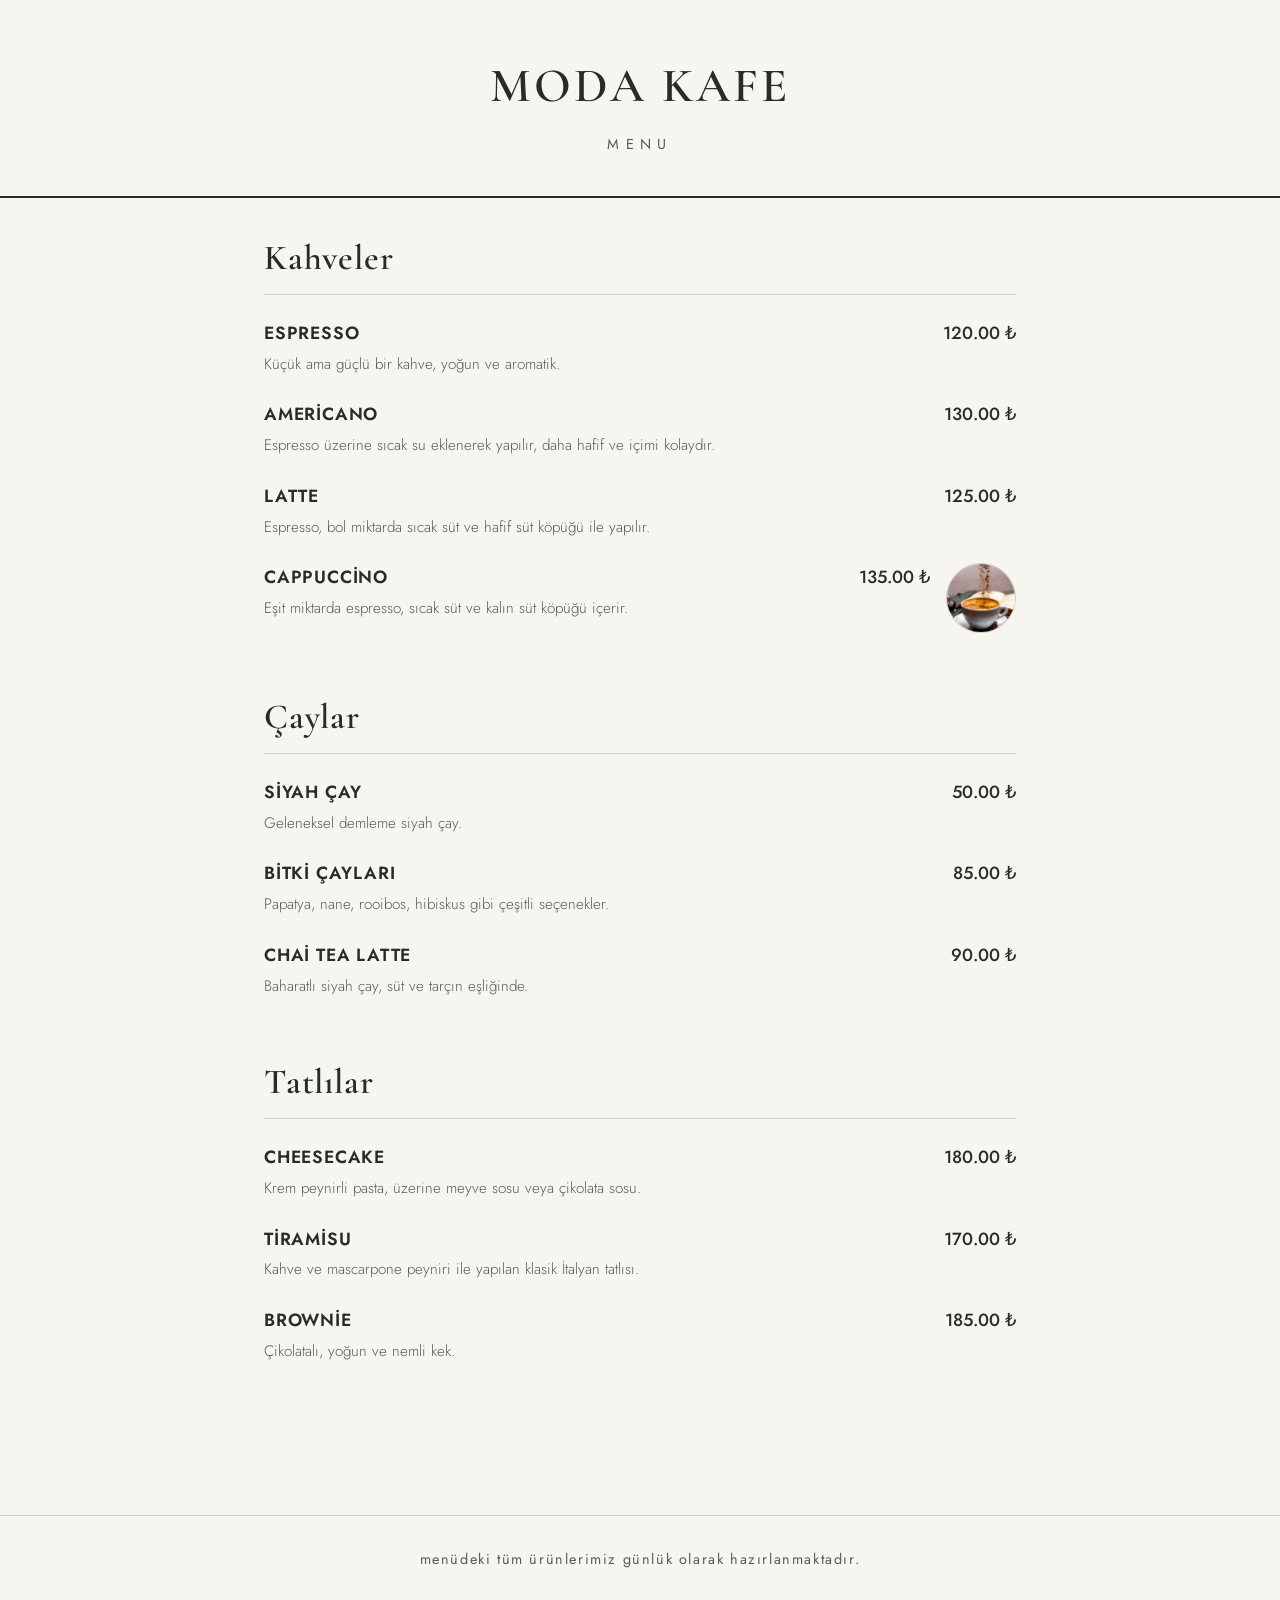
==== index.html @ 7e663f12 "first commit" ====
<!DOCTYPE html>
<html lang="tr">
<head>
    <meta charset="UTF-8">
    <meta name="viewport" content="width=device-width, initial-scale=1.0">
    <title>QR Menü</title>
    <link rel="preconnect" href="https://fonts.googleapis.com">
    <link rel="preconnect" href="https://fonts.gstatic.com" crossorigin>
    <link href="https://fonts.googleapis.com/css2?family=Cormorant+Garamond:ital,wght@0,400;0,600;1,400&family=Jost:wght@300;400;500;600&display=swap" rel="stylesheet">
    <link rel="stylesheet" href="styles.css">
</head>
<body>

    <!-- Header Section -->
    <header class="header">
        <div class="logo-container">
            <h1 class="logo" id="restaurant-name">MODA KAFE</h1>
            <div class="logo-subtitle">MENU</div>
        </div>
    </header>

    <!-- Menu Container -->
    <main class="menu-container" id="menu-container">
        <!-- Categories and Items will be injected here by script.js -->
    </main>

    <!-- Footer -->
    <footer class="footer">
        <p id="footer-text">AFİYET OLSUN</p>
    </footer>

    <!-- Scripts -->
    <script src="data.js"></script>
    <script src="script.js"></script>
</body>
</html>
---- styles.css ----
:root {
    --bg-color: #f7f5f0;
    --text-primary: #2c2a29;
    --text-secondary: #5e5a56;
    --border-color: #d1cbc1;
    --font-heading: 'Cormorant Garamond', serif;
    --font-body: 'Jost', sans-serif;
}

* {
    margin: 0;
    padding: 0;
    box-sizing: border-box;
}

body {
    background-color: var(--bg-color);
    color: var(--text-primary);
    font-family: var(--font-body);
    -webkit-font-smoothing: antialiased;
    line-height: 1.6;
}

/* Header */
.header {
    text-align: center;
    padding: 3rem 1rem 2rem;
    border-bottom: 2px solid var(--text-primary);
    margin-bottom: 2rem;
}

.logo-container {
    display: inline-block;
    padding-bottom: 0.5rem;
}

.logo {
    font-family: var(--font-heading);
    font-size: 3rem;
    font-weight: 600;
    letter-spacing: 0.2rem;
    text-transform: uppercase;
    margin-bottom: 0.5rem;
}

.logo-subtitle {
    font-size: 0.9rem;
    letter-spacing: 0.4rem;
    text-transform: uppercase;
    color: var(--text-secondary);
}

/* Main Container */
.menu-container {
    max-width: 800px;
    margin: 0 auto;
    padding: 0 1.5rem 4rem;
}

/* Categories */
.category {
    margin-bottom: 3.5rem;
}

.category-title {
    font-family: var(--font-heading);
    font-size: 2.2rem;
    font-weight: 600;
    margin-bottom: 1.5rem;
    border-bottom: 1px solid var(--border-color);
    padding-bottom: 0.5rem;
    letter-spacing: 0.05rem;
}

/* Menu Items */
.menu-item {
    display: flex;
    justify-content: space-between;
    align-items: flex-start;
    margin-bottom: 1.5rem;
    gap: 1rem;
    transition: transform 0.2s ease;
}

.menu-item:hover {
    transform: translateX(5px);
}

.item-content {
    flex: 1;
}

.item-header {
    display: flex;
    justify-content: space-between;
    align-items: center;
    margin-bottom: 0.3rem;
}

.item-name {
    font-family: var(--font-body);
    font-size: 1.1rem;
    font-weight: 600;
    text-transform: uppercase;
    letter-spacing: 0.05rem;
}

.item-price {
    font-family: var(--font-body);
    font-weight: 500;
    font-size: 1.1rem;
    white-space: nowrap;
}

.item-description {
    font-size: 0.95rem;
    color: var(--text-secondary);
    font-weight: 300;
    padding-right: 1rem;
}

.item-image {
    width: 70px;
    height: 70px;
    object-fit: cover;
    border-radius: 50%;
    border: 1px solid var(--border-color);
    flex-shrink: 0;
}

/* Footer */
.footer {
    text-align: center;
    padding: 2rem 1rem;
    border-top: 1px solid var(--border-color);
    margin-top: 2rem;
    font-size: 0.9rem;
    color: var(--text-secondary);
    letter-spacing: 0.1rem;
}

/* Admin Link */
.admin-link {
    margin-top: 1rem;
}

.admin-link a {
    color: var(--text-secondary);
    text-decoration: none;
    font-size: 0.8rem;
    border-bottom: 1px solid transparent;
    transition: border-color 0.3s;
}

.admin-link a:hover {
    border-color: var(--text-secondary);
}

/* Responsive adjustments */
@media (max-width: 600px) {
    .logo {
        font-size: 2.2rem;
    }
    
    .category-title {
        font-size: 1.8rem;
    }
    
    .item-name {
        font-size: 1rem;
    }
    
    .item-price {
        font-size: 1rem;
    }
    
    .item-image {
        width: 60px;
        height: 60px;
    }
}
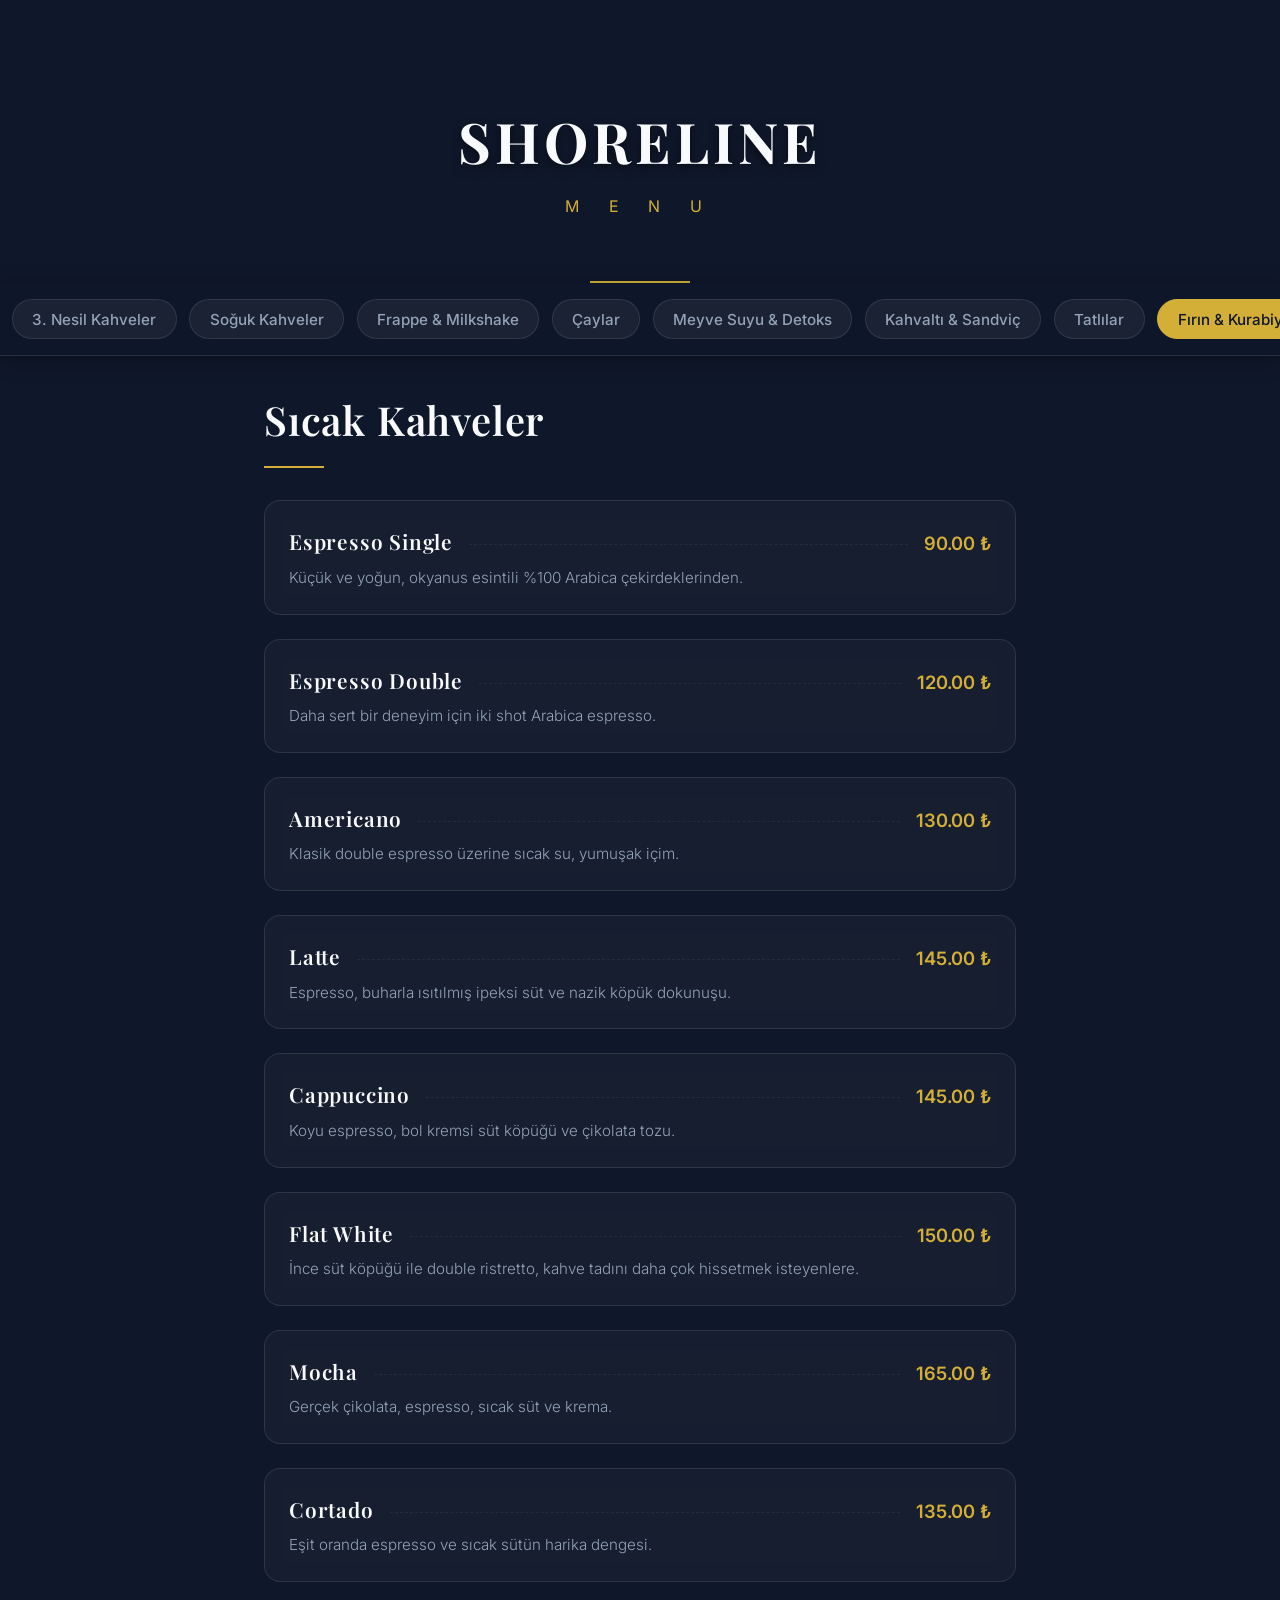
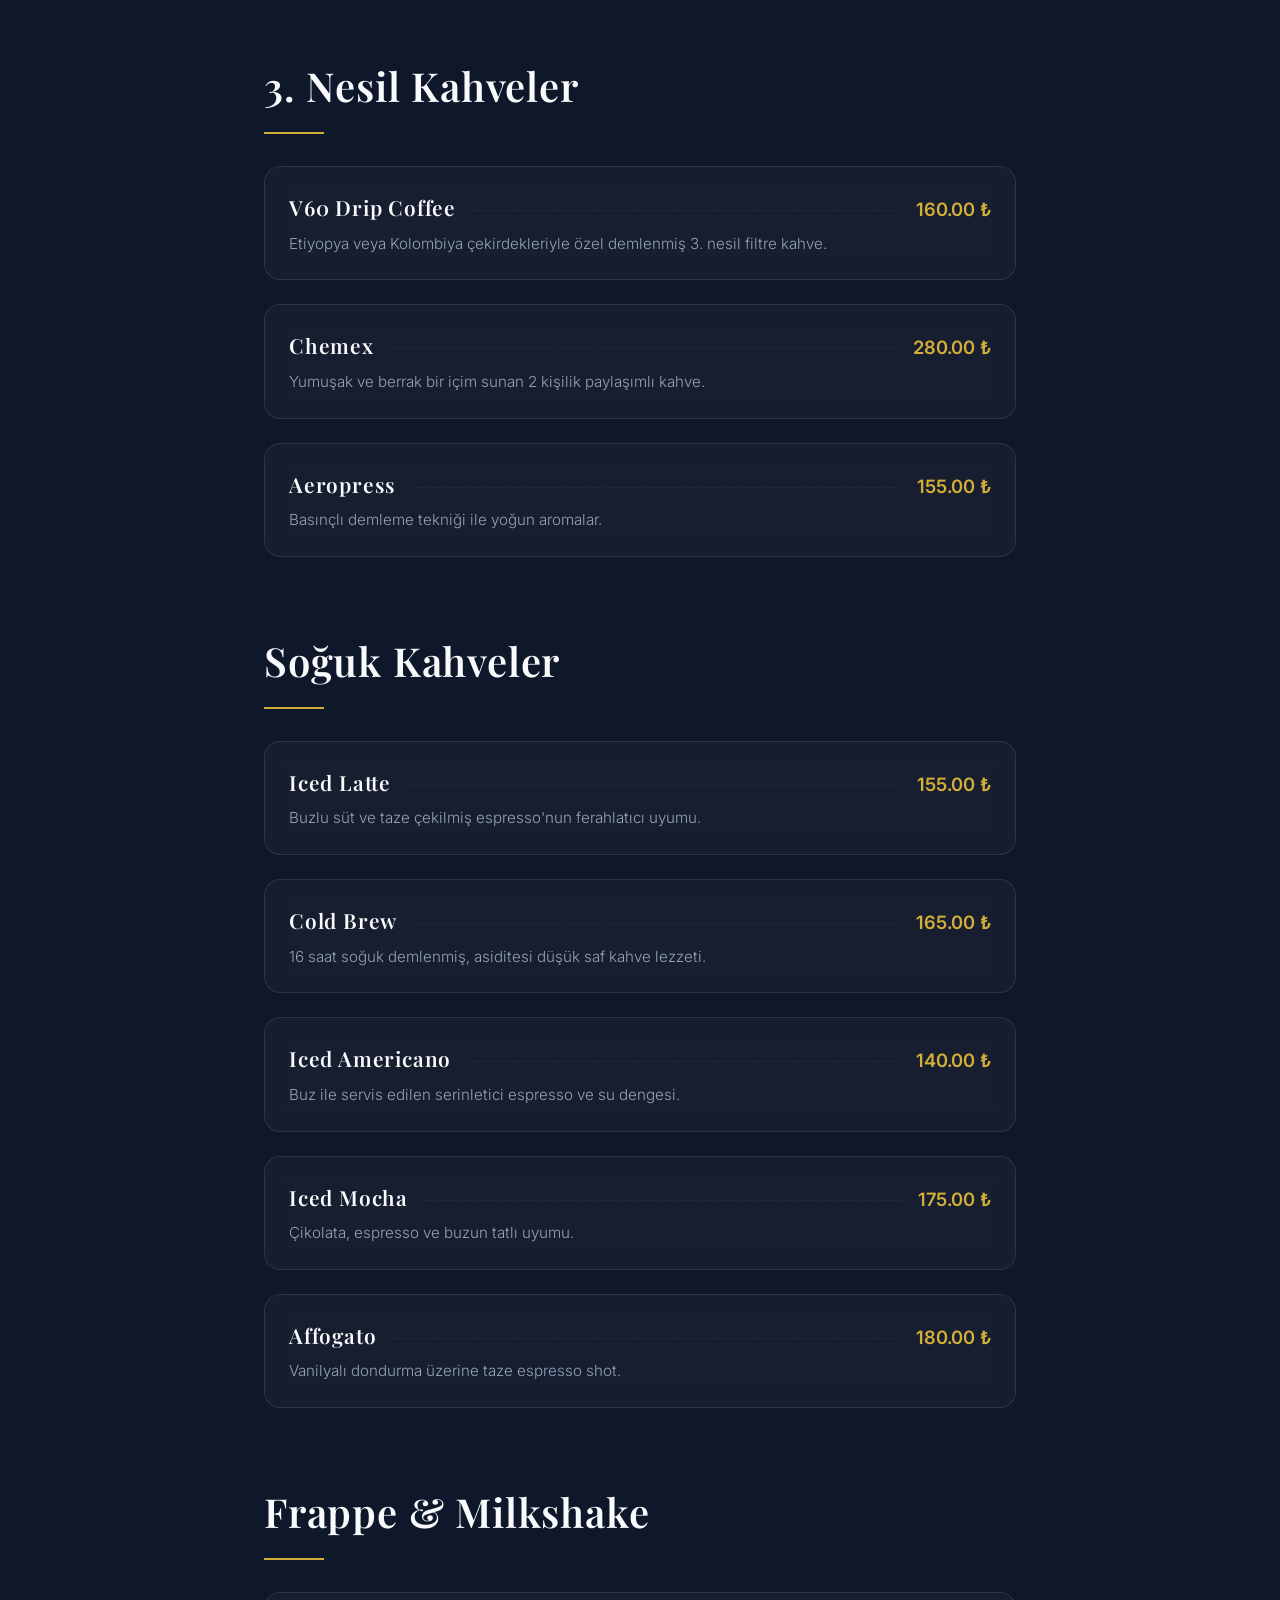
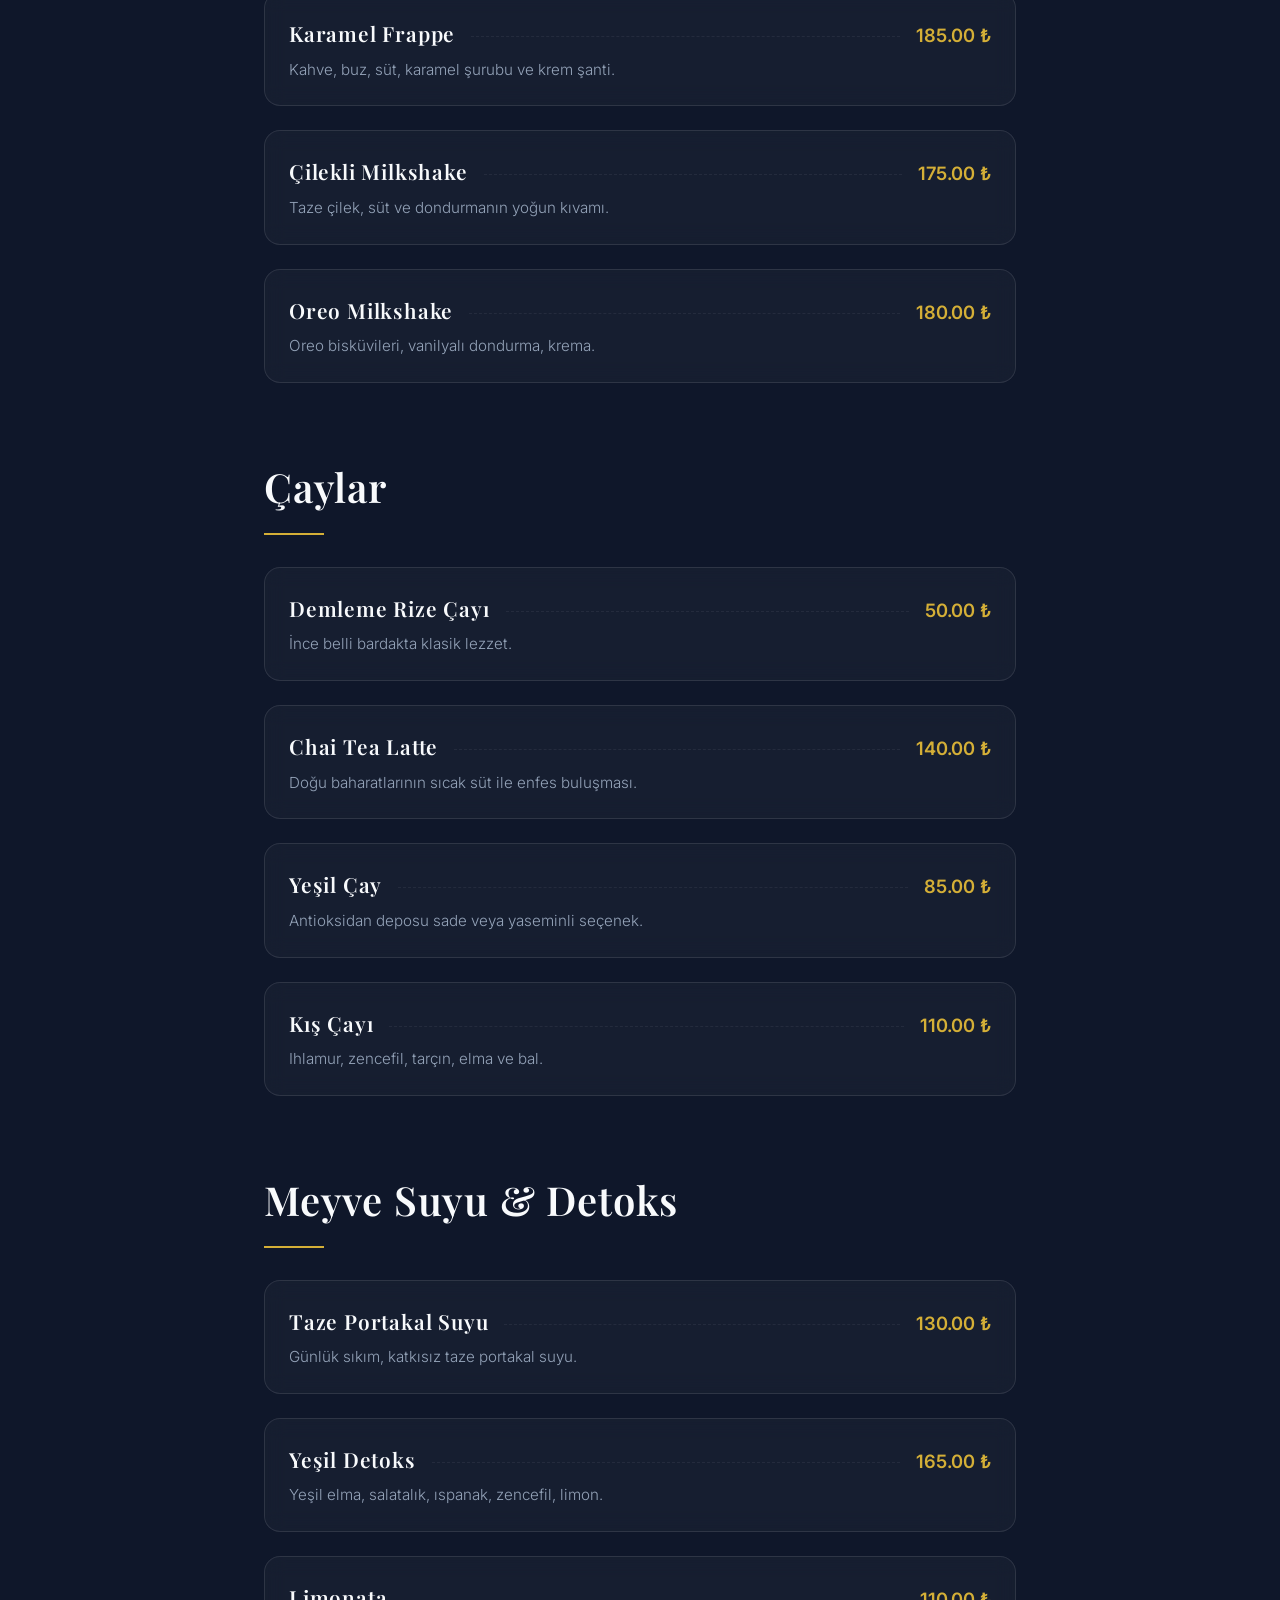
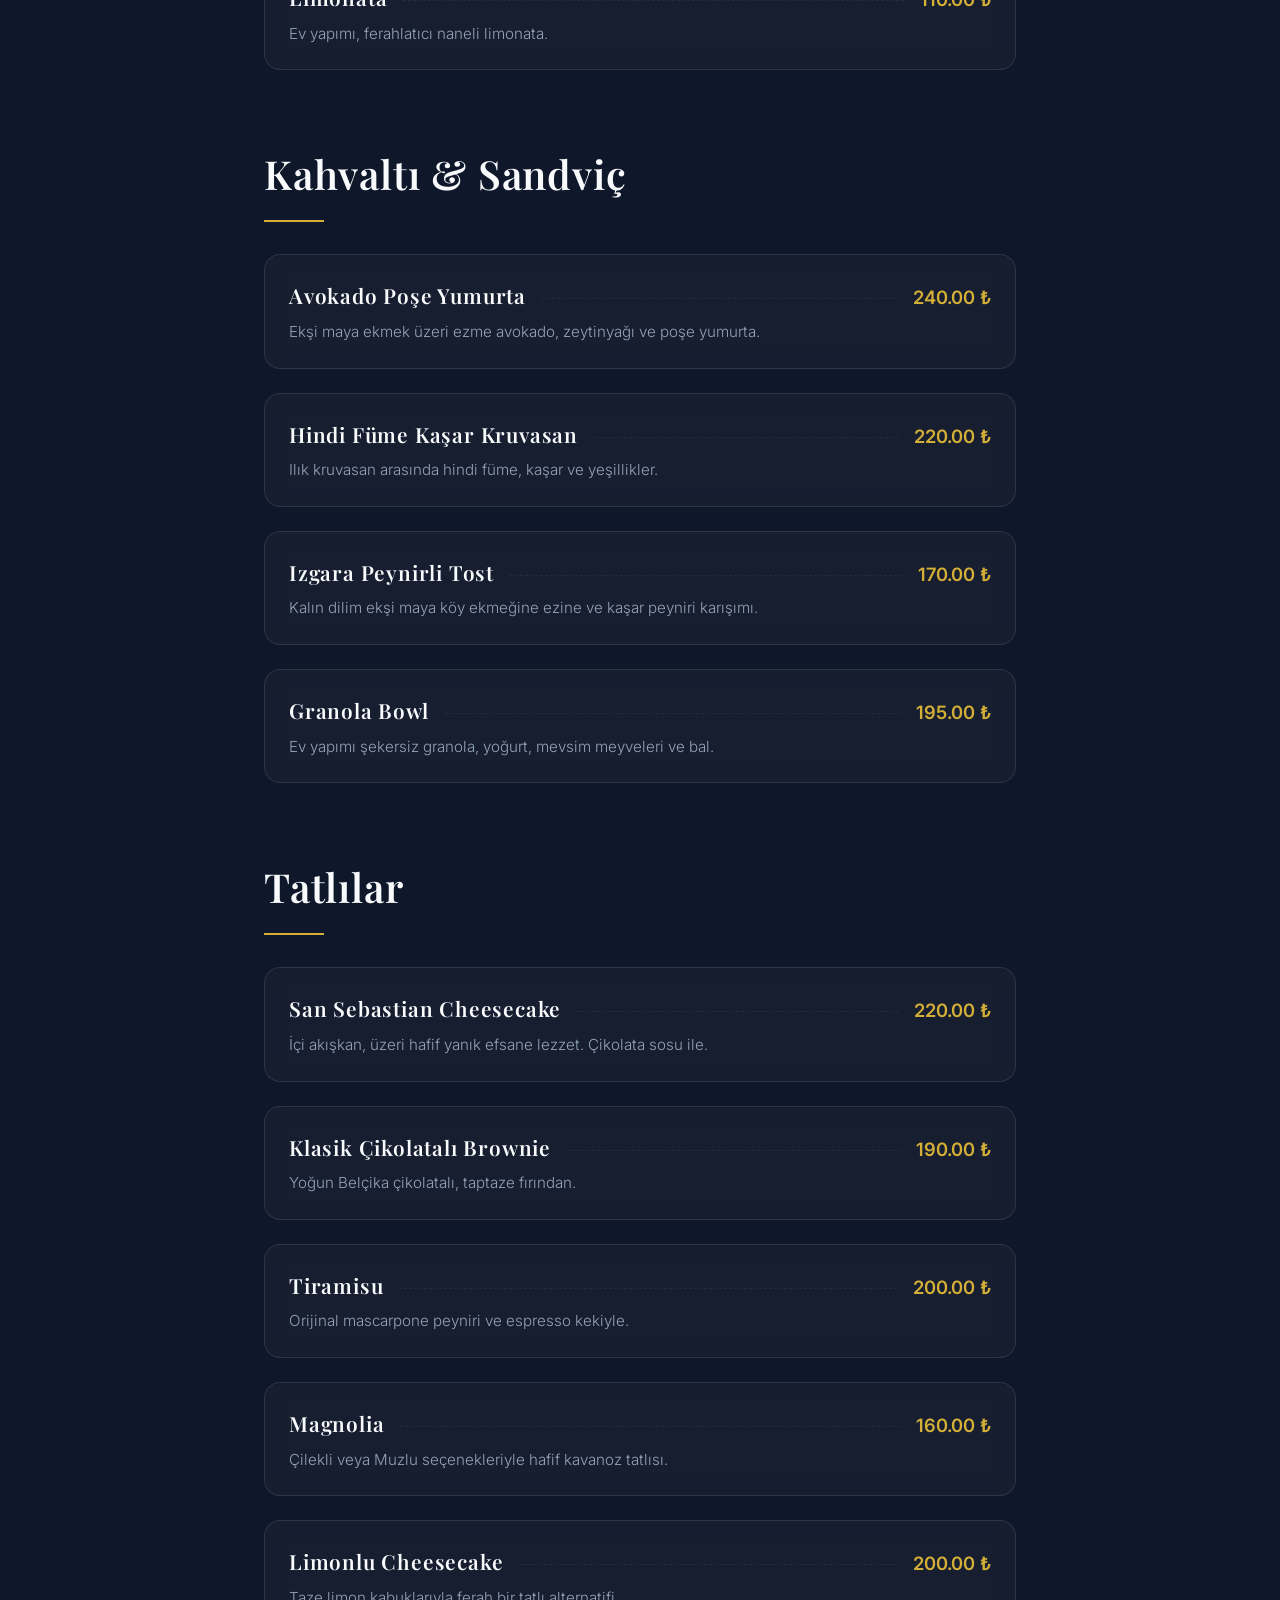
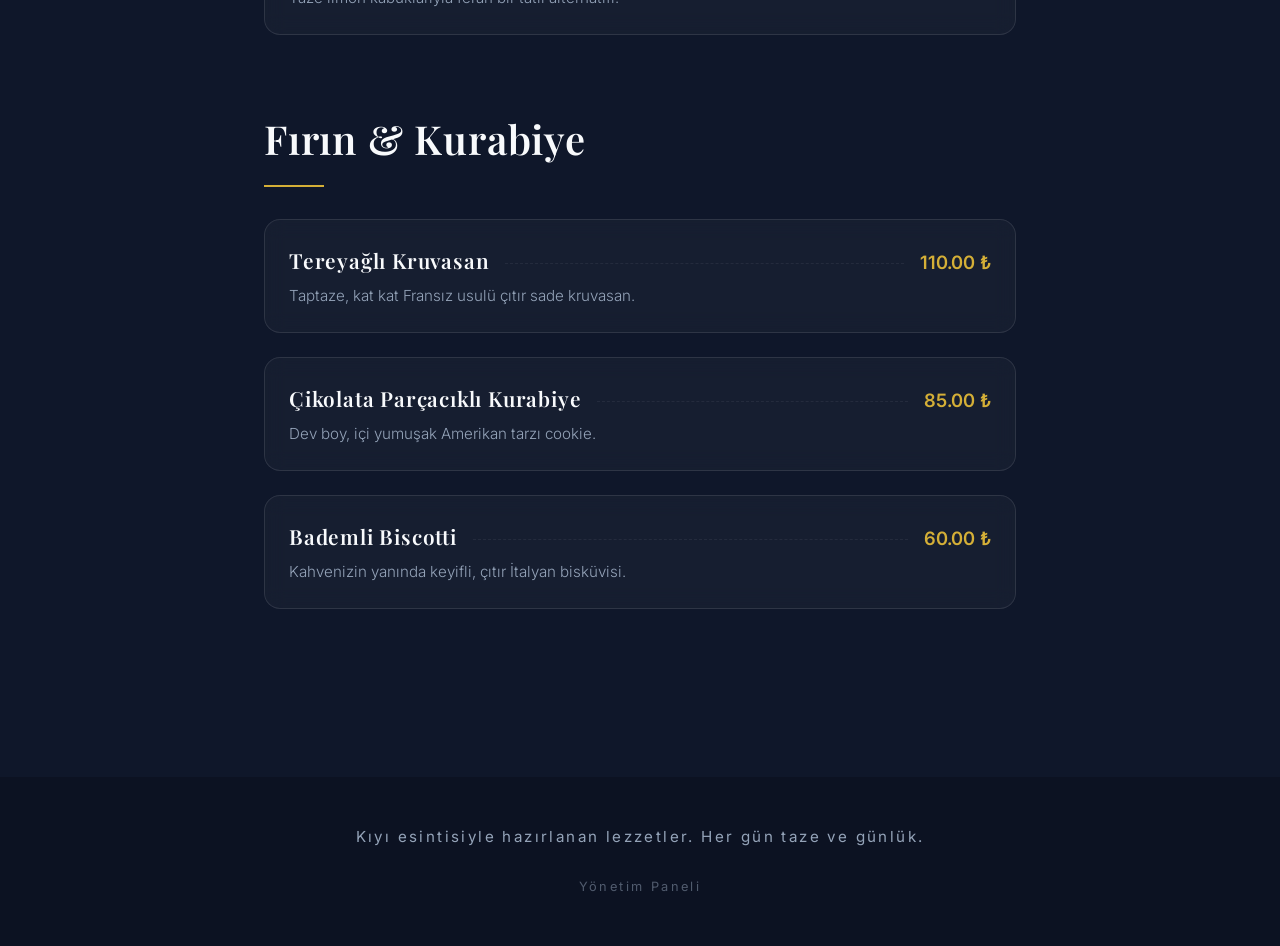
==== commit b30ccaff: "Update Shoreline Theme, Add categories nav and Admin Panel styles" ====
--- a/index.html
+++ b/index.html
@@ -3,21 +3,36 @@
 <head>
     <meta charset="UTF-8">
     <meta name="viewport" content="width=device-width, initial-scale=1.0">
-    <title>QR Menü</title>
+    <title>Shoreline Menu</title>
     <link rel="preconnect" href="https://fonts.googleapis.com">
     <link rel="preconnect" href="https://fonts.gstatic.com" crossorigin>
-    <link href="https://fonts.googleapis.com/css2?family=Cormorant+Garamond:ital,wght@0,400;0,600;1,400&family=Jost:wght@300;400;500;600&display=swap" rel="stylesheet">
+    <link href="https://fonts.googleapis.com/css2?family=Playfair+Display:ital,wght@0,400;0,600;0,700;1,400&family=Inter:wght@300;400;500;600&display=swap" rel="stylesheet">
     <link rel="stylesheet" href="styles.css">
 </head>
 <body>
 
+    <!-- Splash Screen -->
+    <div id="splash-screen" class="splash-screen">
+        <div class="splash-content">
+            <h1 class="splash-logo">SHORELINE</h1>
+            <div class="splash-subtitle">COFFEE & FOOD</div>
+            <div class="loader"></div>
+        </div>
+    </div>
+
     <!-- Header Section -->
     <header class="header">
-        <div class="logo-container">
-            <h1 class="logo" id="restaurant-name">MODA KAFE</h1>
-            <div class="logo-subtitle">MENU</div>
+        <div class="header-bg"></div>
+        <div class="logo-container reveal">
+            <h1 class="logo" id="restaurant-name">SHORELINE</h1>
+            <div class="logo-subtitle">M E N U</div>
         </div>
     </header>
+
+    <!-- Sticky Navigation Bar -->
+    <nav class="category-nav" id="category-nav">
+        <!-- populated via js -->
+    </nav>
 
     <!-- Menu Container -->
     <main class="menu-container" id="menu-container">
@@ -25,8 +40,11 @@
     </main>
 
     <!-- Footer -->
-    <footer class="footer">
+    <footer class="footer reveal">
         <p id="footer-text">AFİYET OLSUN</p>
+        <div class="admin-link">
+            <a href="admin.html">Yönetim Paneli</a>
+        </div>
     </footer>
 
     <!-- Scripts -->
--- a/styles.css
+++ b/styles.css
@@ -1,10 +1,13 @@
 :root {
-    --bg-color: #f7f5f0;
-    --text-primary: #2c2a29;
-    --text-secondary: #5e5a56;
-    --border-color: #d1cbc1;
-    --font-heading: 'Cormorant Garamond', serif;
-    --font-body: 'Jost', sans-serif;
+    --bg-color: #0f172a; /* Deep slate / Navy */
+    --surface-color: rgba(255, 255, 255, 0.03);
+    --text-primary: #f8fafc;
+    --text-secondary: #94a3b8;
+    --accent-color: #d4af37; /* Gold accent */
+    --border-color: rgba(255, 255, 255, 0.1);
+    --font-heading: 'Playfair Display', serif;
+    --font-body: 'Inter', sans-serif;
+    --transition: all 0.4s cubic-bezier(0.25, 0.46, 0.45, 0.94);
 }
 
 * {
@@ -19,71 +22,215 @@
     font-family: var(--font-body);
     -webkit-font-smoothing: antialiased;
     line-height: 1.6;
-}
-
-/* Header */
+    overflow-x: hidden;
+}
+
+/* --- SPLASH SCREEN --- */
+.splash-screen {
+    position: fixed;
+    top: 0; left: 0; width: 100%; height: 100vh;
+    background-color: var(--bg-color);
+    z-index: 9999;
+    display: flex;
+    justify-content: center;
+    align-items: center;
+    transition: opacity 1s ease-out, visibility 1s;
+}
+
+.splash-content {
+    text-align: center;
+    animation: pulse 2s infinite ease-in-out;
+}
+
+.splash-logo {
+    font-family: var(--font-heading);
+    font-size: 4rem;
+    font-weight: 700;
+    letter-spacing: 0.3rem;
+    color: var(--text-primary);
+    margin-bottom: 0.5rem;
+    background: linear-gradient(to right, #fff, #d4af37);
+    -webkit-background-clip: text;
+    -webkit-text-fill-color: transparent;
+}
+
+.splash-subtitle {
+    font-size: 1rem;
+    letter-spacing: 0.5rem;
+    color: var(--accent-color);
+    margin-bottom: 2rem;
+}
+
+.loader {
+    width: 40px;
+    height: 40px;
+    border: 2px solid var(--border-color);
+    border-top-color: var(--accent-color);
+    border-radius: 50%;
+    margin: 0 auto;
+    animation: spin 1s linear infinite;
+}
+
+@keyframes spin { 100% { transform: rotate(360deg); } }
+@keyframes pulse { 
+    0%, 100% { transform: scale(1); } 
+    50% { transform: scale(1.02); } 
+}
+
+body.loaded .splash-screen {
+    opacity: 0;
+    visibility: hidden;
+    pointer-events: none;
+}
+
+/* --- HEADER --- */
 .header {
+    position: relative;
     text-align: center;
-    padding: 3rem 1rem 2rem;
-    border-bottom: 2px solid var(--text-primary);
-    margin-bottom: 2rem;
+    padding: 6rem 1rem 4rem;
+    overflow: hidden;
+}
+
+.header::after {
+    content: '';
+    position: absolute;
+    bottom: 0;
+    left: 50%;
+    transform: translateX(-50%);
+    width: 100px;
+    height: 2px;
+    background: var(--accent-color);
 }
 
 .logo-container {
-    display: inline-block;
-    padding-bottom: 0.5rem;
+    position: relative;
+    z-index: 2;
 }
 
 .logo {
     font-family: var(--font-heading);
-    font-size: 3rem;
-    font-weight: 600;
-    letter-spacing: 0.2rem;
+    font-size: 3.5rem;
+    font-weight: 700;
+    letter-spacing: 0.25rem;
+    margin-bottom: 0.5rem;
+    text-shadow: 0 4px 10px rgba(0,0,0,0.5);
+}
+
+.logo-subtitle {
+    font-size: 1rem;
+    letter-spacing: 0.8rem;
+    color: var(--accent-color);
     text-transform: uppercase;
-    margin-bottom: 0.5rem;
-}
-
-.logo-subtitle {
-    font-size: 0.9rem;
-    letter-spacing: 0.4rem;
-    text-transform: uppercase;
+}
+
+/* --- CATEGORY NAV --- */
+.category-nav {
+    position: sticky;
+    top: 0;
+    z-index: 100;
+    background: rgba(15, 23, 42, 0.85);
+    backdrop-filter: blur(15px);
+    -webkit-backdrop-filter: blur(15px);
+    display: flex;
+    overflow-x: auto;
+    gap: 0.8rem;
+    padding: 1rem 1.5rem;
+    border-bottom: 1px solid var(--border-color);
+    box-shadow: 0 4px 20px rgba(0,0,0,0.3);
+    scrollbar-width: none;
+    -ms-overflow-style: none;     
+}
+
+.category-nav::-webkit-scrollbar {
+    display: none; 
+}
+
+.cat-nav-btn {
+    background: rgba(255, 255, 255, 0.05);
+    border: 1px solid var(--border-color);
     color: var(--text-secondary);
-}
-
-/* Main Container */
+    font-family: var(--font-body);
+    font-weight: 500;
+    font-size: 0.95rem;
+    padding: 0.6rem 1.2rem;
+    border-radius: 30px;
+    cursor: pointer;
+    white-space: nowrap;
+    transition: var(--transition);
+}
+
+.cat-nav-btn:hover, .cat-nav-btn.active {
+    background: var(--accent-color);
+    color: var(--bg-color);
+    border-color: var(--accent-color);
+}
+
+/* --- MAIN CONTAINER --- */
 .menu-container {
     max-width: 800px;
     margin: 0 auto;
-    padding: 0 1.5rem 4rem;
-}
-
-/* Categories */
+    padding: 2rem 1.5rem 6rem;
+}
+
+/* --- CATEGORIES --- */
 .category {
-    margin-bottom: 3.5rem;
+    margin-bottom: 4.5rem;
+    scroll-margin-top: 85px; /* Offset for sticky header */
 }
 
 .category-title {
     font-family: var(--font-heading);
-    font-size: 2.2rem;
+    font-size: 2.5rem;
     font-weight: 600;
-    margin-bottom: 1.5rem;
-    border-bottom: 1px solid var(--border-color);
-    padding-bottom: 0.5rem;
+    color: var(--text-primary);
+    margin-bottom: 2rem;
+    padding-bottom: 1rem;
+    position: relative;
     letter-spacing: 0.05rem;
-}
-
-/* Menu Items */
+    display: inline-block;
+}
+
+.category-title::after {
+    content: '';
+    position: absolute;
+    bottom: 0;
+    left: 0;
+    width: 60px;
+    height: 2px;
+    background: var(--accent-color);
+}
+
+/* --- MENU ITEMS --- */
+.menu-item-wrapper {
+    opacity: 0;
+    transform: translateY(30px);
+    transition: opacity 0.8s ease, transform 0.8s ease;
+}
+
+.menu-item-wrapper.visible {
+    opacity: 1;
+    transform: translateY(0);
+}
+
 .menu-item {
     display: flex;
     justify-content: space-between;
-    align-items: flex-start;
+    align-items: center;
+    padding: 1.5rem;
+    background: var(--surface-color);
+    border: 1px solid var(--border-color);
+    border-radius: 16px;
     margin-bottom: 1.5rem;
-    gap: 1rem;
-    transition: transform 0.2s ease;
+    gap: 1.5rem;
+    backdrop-filter: blur(10px);
+    transition: var(--transition);
 }
 
 .menu-item:hover {
-    transform: translateX(5px);
+    transform: translateY(-5px);
+    background: rgba(255, 255, 255, 0.08);
+    border-color: rgba(212, 175, 55, 0.4);
+    box-shadow: 0 15px 30px rgba(0,0,0,0.3);
 }
 
 .item-content {
@@ -93,22 +240,32 @@
 .item-header {
     display: flex;
     justify-content: space-between;
-    align-items: center;
-    margin-bottom: 0.3rem;
+    align-items: baseline;
+    margin-bottom: 0.5rem;
 }
 
 .item-name {
-    font-family: var(--font-body);
-    font-size: 1.1rem;
+    font-family: var(--font-heading);
+    font-size: 1.3rem;
     font-weight: 600;
-    text-transform: uppercase;
+    color: var(--text-primary);
     letter-spacing: 0.05rem;
+}
+
+.item-line {
+    flex: 1;
+    border-bottom: 1px dashed var(--border-color);
+    margin: 0 1rem;
+    position: relative;
+    top: -5px;
+    opacity: 0.6;
 }
 
 .item-price {
     font-family: var(--font-body);
-    font-weight: 500;
-    font-size: 1.1rem;
+    font-weight: 600;
+    font-size: 1.15rem;
+    color: var(--accent-color);
     white-space: nowrap;
 }
 
@@ -116,66 +273,88 @@
     font-size: 0.95rem;
     color: var(--text-secondary);
     font-weight: 300;
-    padding-right: 1rem;
+    line-height: 1.5;
+}
+
+.image-container {
+    width: 90px;
+    height: 90px;
+    flex-shrink: 0;
+    border-radius: 12px;
+    overflow: hidden;
+    position: relative;
 }
 
 .item-image {
-    width: 70px;
-    height: 70px;
+    width: 100%;
+    height: 100%;
     object-fit: cover;
-    border-radius: 50%;
-    border: 1px solid var(--border-color);
-    flex-shrink: 0;
-}
-
-/* Footer */
+    transition: var(--transition);
+}
+
+.menu-item:hover .item-image {
+    transform: scale(1.1);
+}
+
+/* --- FOOTER --- */
 .footer {
     text-align: center;
-    padding: 2rem 1rem;
-    border-top: 1px solid var(--border-color);
-    margin-top: 2rem;
-    font-size: 0.9rem;
+    padding: 3rem 1rem;
+    background: rgba(0,0,0,0.2);
+    font-size: 0.95rem;
     color: var(--text-secondary);
-    letter-spacing: 0.1rem;
-}
-
-/* Admin Link */
+    letter-spacing: 0.15rem;
+}
+
 .admin-link {
-    margin-top: 1rem;
+    margin-top: 1.5rem;
 }
 
 .admin-link a {
     color: var(--text-secondary);
     text-decoration: none;
     font-size: 0.8rem;
-    border-bottom: 1px solid transparent;
-    transition: border-color 0.3s;
+    opacity: 0.5;
+    transition: var(--transition);
 }
 
 .admin-link a:hover {
-    border-color: var(--text-secondary);
-}
-
-/* Responsive adjustments */
+    opacity: 1;
+    color: var(--accent-color);
+}
+
+/* --- RESPONSIVE --- */
 @media (max-width: 600px) {
     .logo {
-        font-size: 2.2rem;
+        font-size: 2.8rem;
     }
     
     .category-title {
-        font-size: 1.8rem;
-    }
-    
-    .item-name {
-        font-size: 1rem;
+        font-size: 2rem;
+    }
+    
+    .menu-item {
+        flex-direction: column;
+        align-items: flex-start;
+        padding: 1.25rem;
+    }
+    
+    .item-header {
+        flex-wrap: wrap;
+    }
+    
+    .item-line {
+        display: none;
     }
     
     .item-price {
-        font-size: 1rem;
-    }
-    
-    .item-image {
-        width: 60px;
-        height: 60px;
-    }
-}
+        margin-top: 0.3rem;
+        width: 100%;
+    }
+    
+    .image-container {
+        width: 100%;
+        height: 180px;
+        margin-top: 1rem;
+    }
+}
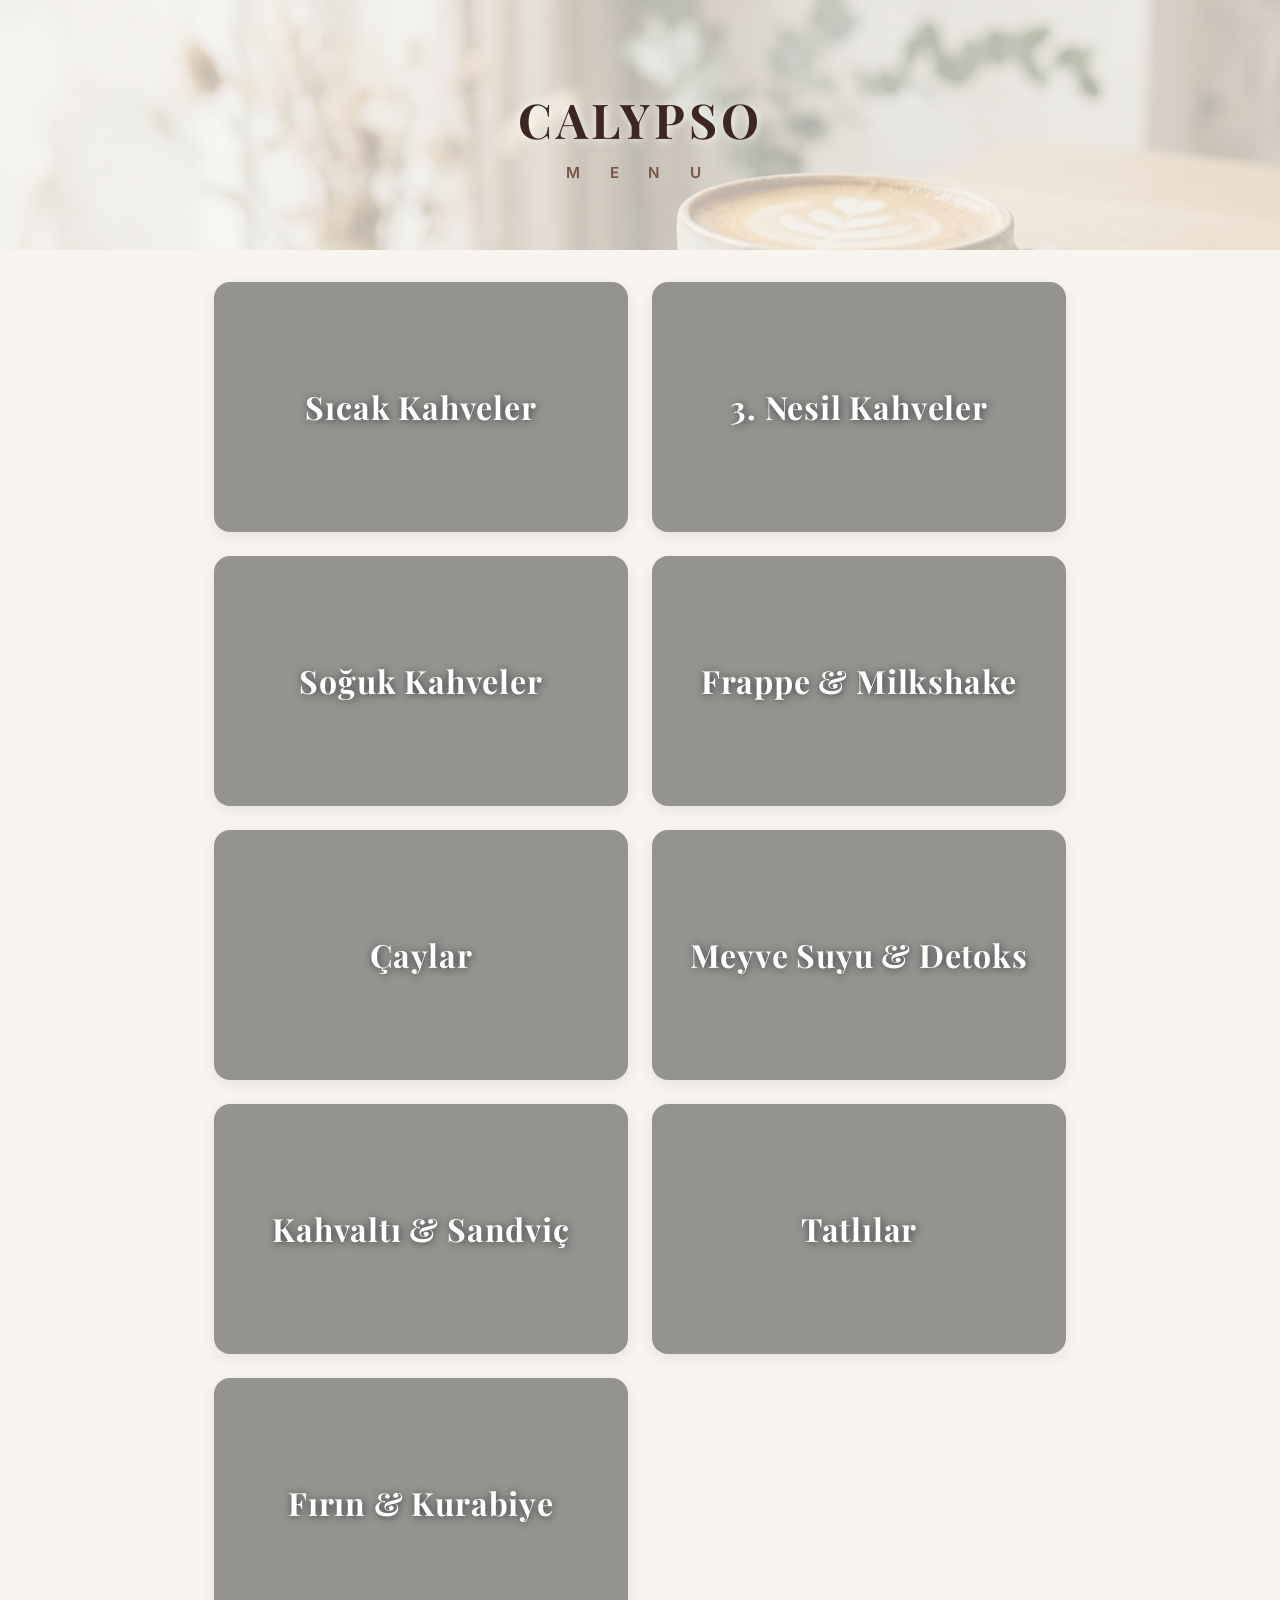
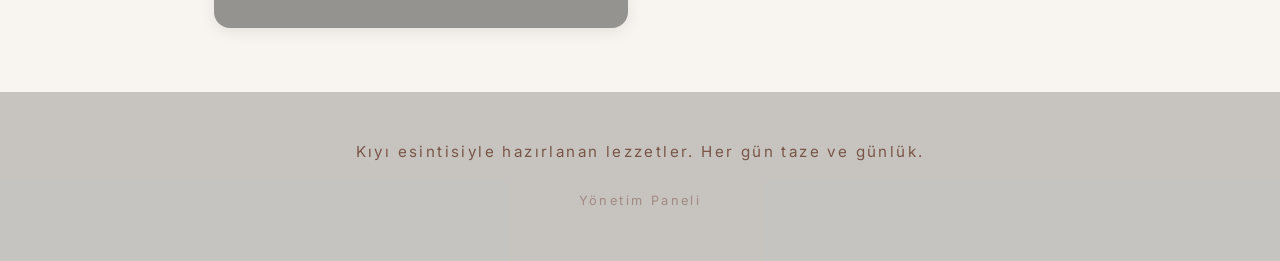
==== commit ef3fd2ac: "commit best" ====
--- a/index.html
+++ b/index.html
@@ -3,7 +3,7 @@
 <head>
     <meta charset="UTF-8">
     <meta name="viewport" content="width=device-width, initial-scale=1.0">
-    <title>Shoreline Menu</title>
+    <title>Calypso Menu</title>
     <link rel="preconnect" href="https://fonts.googleapis.com">
     <link rel="preconnect" href="https://fonts.gstatic.com" crossorigin>
     <link href="https://fonts.googleapis.com/css2?family=Playfair+Display:ital,wght@0,400;0,600;0,700;1,400&family=Inter:wght@300;400;500;600&display=swap" rel="stylesheet">
@@ -14,7 +14,7 @@
     <!-- Splash Screen -->
     <div id="splash-screen" class="splash-screen">
         <div class="splash-content">
-            <h1 class="splash-logo">SHORELINE</h1>
+            <h1 class="splash-logo">CALYPSO</h1>
             <div class="splash-subtitle">COFFEE & FOOD</div>
             <div class="loader"></div>
         </div>
@@ -24,18 +24,18 @@
     <header class="header">
         <div class="header-bg"></div>
         <div class="logo-container reveal">
-            <h1 class="logo" id="restaurant-name">SHORELINE</h1>
+            <h1 class="logo" id="restaurant-name">CALYPSO</h1>
             <div class="logo-subtitle">M E N U</div>
         </div>
     </header>
 
-    <!-- Sticky Navigation Bar -->
-    <nav class="category-nav" id="category-nav">
+    <!-- Categories Grid Container -->
+    <main class="categories-grid" id="categories-grid">
         <!-- populated via js -->
-    </nav>
+    </main>
 
-    <!-- Menu Container -->
-    <main class="menu-container" id="menu-container">
+    <!-- Category Detail Menu Container -->
+    <main class="menu-container" id="menu-container" style="display: none;">
         <!-- Categories and Items will be injected here by script.js -->
     </main>
 
--- a/styles.css
+++ b/styles.css
@@ -1,10 +1,10 @@
 :root {
-    --bg-color: #0f172a; /* Deep slate / Navy */
-    --surface-color: rgba(255, 255, 255, 0.03);
-    --text-primary: #f8fafc;
-    --text-secondary: #94a3b8;
-    --accent-color: #d4af37; /* Gold accent */
-    --border-color: rgba(255, 255, 255, 0.1);
+    --bg-color: #F8F5F0; /* Bone white / off-white */
+    --surface-color: #FFFFFF;
+    --text-primary: #3E2723; /* Dark coffee brown */
+    --text-secondary: #795548; /* Medium coffee brown */
+    --accent-color: #B08D6A; /* Sweet caramel/latte */
+    --border-color: rgba(121, 85, 72, 0.15);
     --font-heading: 'Playfair Display', serif;
     --font-body: 'Inter', sans-serif;
     --transition: all 0.4s cubic-bezier(0.25, 0.46, 0.45, 0.94);
@@ -49,7 +49,7 @@
     letter-spacing: 0.3rem;
     color: var(--text-primary);
     margin-bottom: 0.5rem;
-    background: linear-gradient(to right, #fff, #d4af37);
+    background: linear-gradient(to right, #3E2723, #B08D6A);
     -webkit-background-clip: text;
     -webkit-text-fill-color: transparent;
 }
@@ -87,19 +87,26 @@
 .header {
     position: relative;
     text-align: center;
-    padding: 6rem 1rem 4rem;
+    padding: 3rem 1rem 2rem; /* Reduced padding */
     overflow: hidden;
-}
-
-.header::after {
+    min-height: 250px;
+    display: flex;
+    flex-direction: column;
+    justify-content: center;
+}
+
+.header-bg {
+    position: absolute;
+    top: 0; left: 0; width: 100%; height: 100%;
+    background: url('header-bg.png') center/cover no-repeat;
+    z-index: 0;
+}
+
+.header-bg::after {
     content: '';
     position: absolute;
-    bottom: 0;
-    left: 50%;
-    transform: translateX(-50%);
-    width: 100px;
-    height: 2px;
-    background: var(--accent-color);
+    top: 0; left: 0; width: 100%; height: 100%;
+    background: rgba(248, 245, 240, 0.7); /* Bone white overlay */
 }
 
 .logo-container {
@@ -109,60 +116,95 @@
 
 .logo {
     font-family: var(--font-heading);
-    font-size: 3.5rem;
+    font-size: 3rem; /* Slightly smaller */
     font-weight: 700;
     letter-spacing: 0.25rem;
-    margin-bottom: 0.5rem;
-    text-shadow: 0 4px 10px rgba(0,0,0,0.5);
+    margin-bottom: 0.2rem;
+    color: var(--text-primary);
+    text-shadow: 1px 1px 10px rgba(255,255,255,0.9);
 }
 
 .logo-subtitle {
+    font-size: 0.95rem;
+    letter-spacing: 0.8rem;
+    color: var(--text-secondary);
+    text-transform: uppercase;
+    font-weight: 600;
+}
+
+/* --- CATEGORIES GRID --- */
+.categories-grid {
+    display: grid;
+    grid-template-columns: repeat(auto-fit, minmax(300px, 1fr));
+    gap: 1.5rem;
+    max-width: 900px;
+    margin: 0 auto;
+    padding: 2rem 1.5rem 4rem;
+}
+
+.category-card {
+    position: relative;
+    height: 250px;
+    border-radius: 16px;
+    overflow: hidden;
+    cursor: pointer;
+    background-size: cover;
+    background-position: center;
+    box-shadow: 0 4px 15px rgba(0,0,0,0.08);
+    transition: var(--transition);
+}
+
+.category-card:hover {
+    transform: translateY(-5px);
+    box-shadow: 0 10px 25px rgba(0,0,0,0.15);
+}
+
+.category-card-overlay {
+    position: absolute;
+    top: 0; left: 0; width: 100%; height: 100%;
+    background: rgba(0,0,0,0.4); 
+    display: flex;
+    justify-content: center;
+    align-items: center;
+    transition: background 0.3s ease;
+}
+
+.category-card:hover .category-card-overlay {
+    background: rgba(0,0,0,0.3);
+}
+
+.category-card-title {
+    color: #FFFFFF;
+    font-family: var(--font-heading);
+    font-size: 2rem;
+    font-weight: 700;
+    text-shadow: 1px 1px 8px rgba(0,0,0,0.6);
+    letter-spacing: 0.05rem;
+    text-align: center;
+    padding: 0 1rem;
+}
+
+/* --- BACK BUTTON --- */
+.back-btn-container {
+    margin-bottom: 2rem;
+}
+
+.back-btn {
+    background: var(--surface-color);
+    border: none;
+    color: var(--text-primary);
+    font-family: var(--font-body);
     font-size: 1rem;
-    letter-spacing: 0.8rem;
-    color: var(--accent-color);
-    text-transform: uppercase;
-}
-
-/* --- CATEGORY NAV --- */
-.category-nav {
-    position: sticky;
-    top: 0;
-    z-index: 100;
-    background: rgba(15, 23, 42, 0.85);
-    backdrop-filter: blur(15px);
-    -webkit-backdrop-filter: blur(15px);
-    display: flex;
-    overflow-x: auto;
-    gap: 0.8rem;
-    padding: 1rem 1.5rem;
-    border-bottom: 1px solid var(--border-color);
-    box-shadow: 0 4px 20px rgba(0,0,0,0.3);
-    scrollbar-width: none;
-    -ms-overflow-style: none;     
-}
-
-.category-nav::-webkit-scrollbar {
-    display: none; 
-}
-
-.cat-nav-btn {
-    background: rgba(255, 255, 255, 0.05);
-    border: 1px solid var(--border-color);
-    color: var(--text-secondary);
-    font-family: var(--font-body);
-    font-weight: 500;
-    font-size: 0.95rem;
-    padding: 0.6rem 1.2rem;
+    font-weight: 600;
+    padding: 0.8rem 1.5rem;
     border-radius: 30px;
     cursor: pointer;
-    white-space: nowrap;
+    box-shadow: 0 3px 10px rgba(0,0,0,0.05);
     transition: var(--transition);
 }
-
-.cat-nav-btn:hover, .cat-nav-btn.active {
+.back-btn:hover {
     background: var(--accent-color);
-    color: var(--bg-color);
-    border-color: var(--accent-color);
+    color: #FFF;
 }
 
 /* --- MAIN CONTAINER --- */
@@ -218,19 +260,17 @@
     align-items: center;
     padding: 1.5rem;
     background: var(--surface-color);
-    border: 1px solid var(--border-color);
+    border: none;
+    box-shadow: 0 4px 15px rgba(0,0,0,0.05);
     border-radius: 16px;
     margin-bottom: 1.5rem;
     gap: 1.5rem;
-    backdrop-filter: blur(10px);
     transition: var(--transition);
 }
 
 .menu-item:hover {
     transform: translateY(-5px);
-    background: rgba(255, 255, 255, 0.08);
-    border-color: rgba(212, 175, 55, 0.4);
-    box-shadow: 0 15px 30px rgba(0,0,0,0.3);
+    box-shadow: 0 10px 25px rgba(0,0,0,0.1);
 }
 
 .item-content {
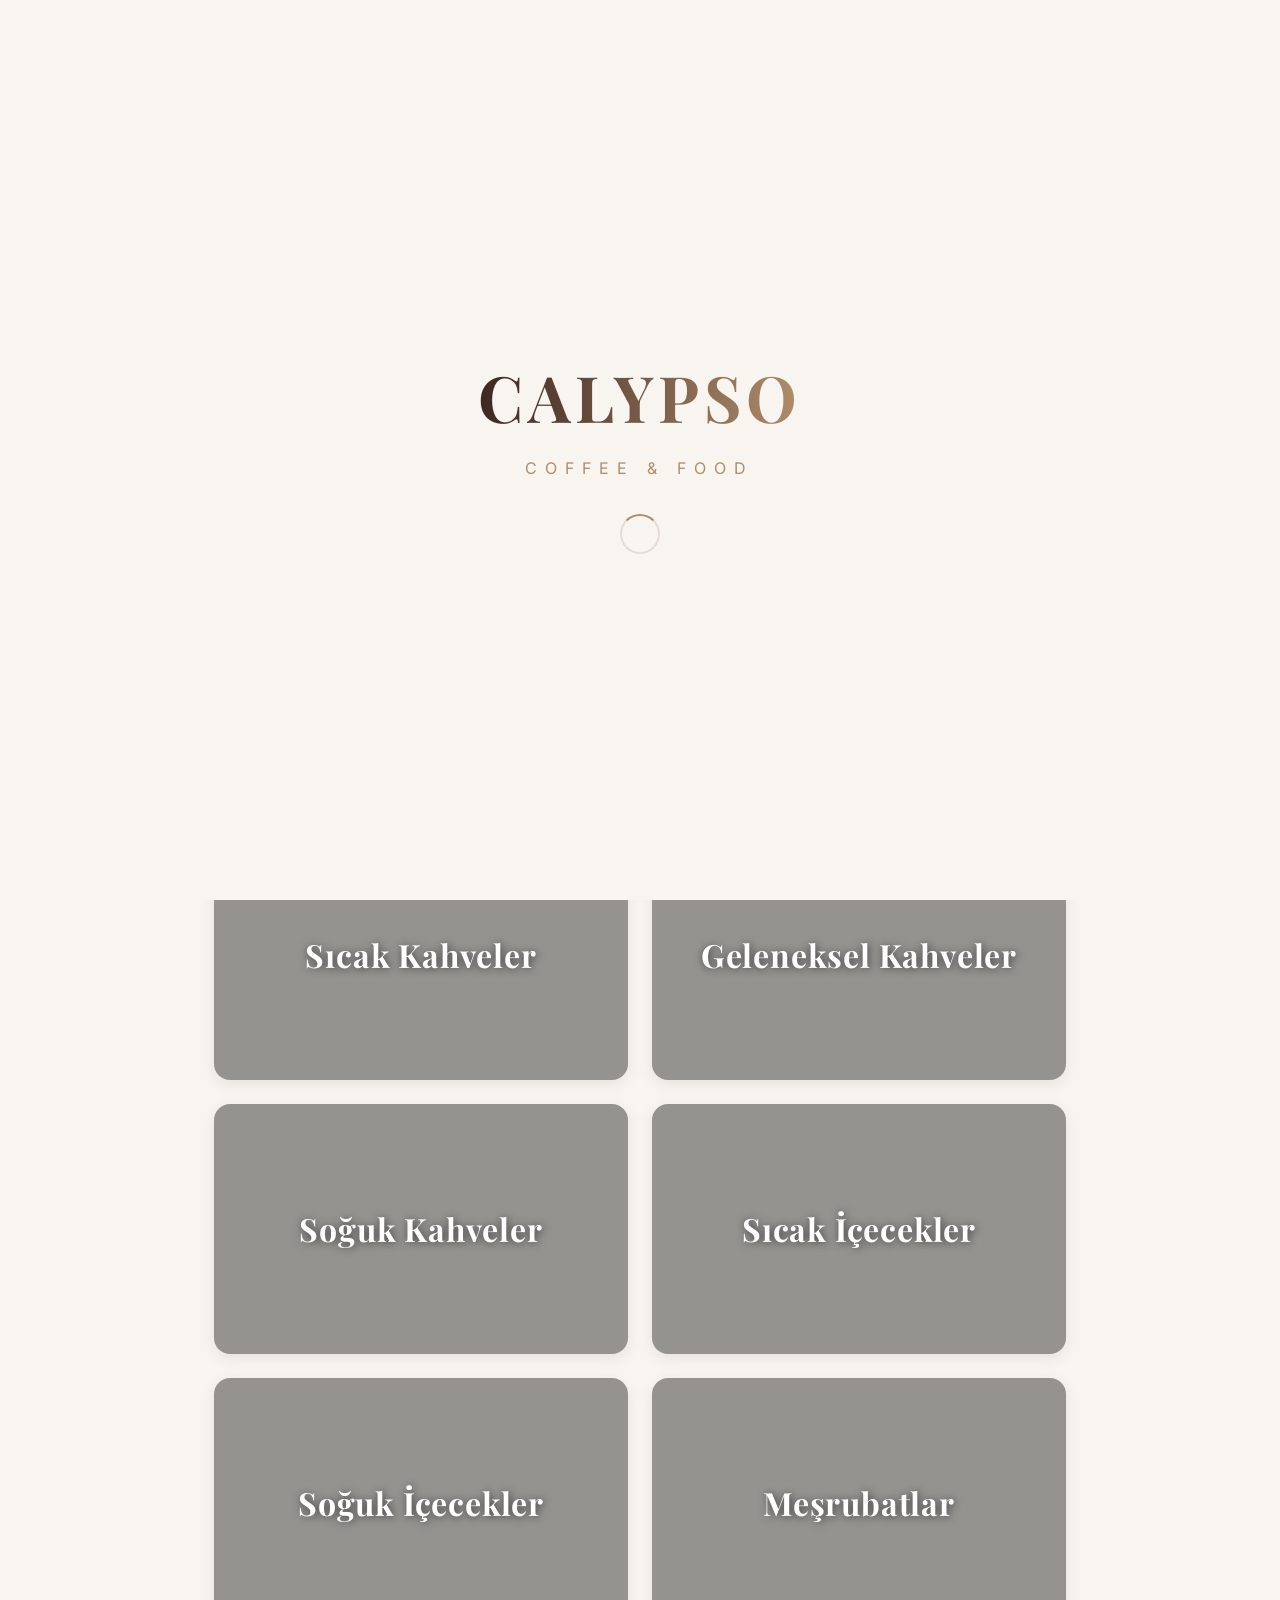
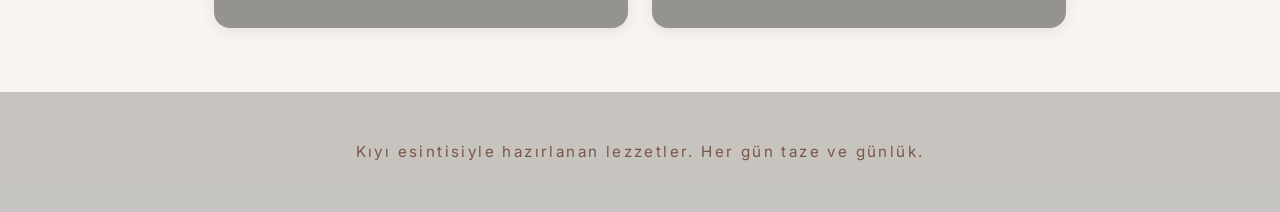
==== commit fb6d8315: "bestcommit4" ====
--- a/index.html
+++ b/index.html
@@ -7,7 +7,7 @@
     <link rel="preconnect" href="https://fonts.googleapis.com">
     <link rel="preconnect" href="https://fonts.gstatic.com" crossorigin>
     <link href="https://fonts.googleapis.com/css2?family=Playfair+Display:ital,wght@0,400;0,600;0,700;1,400&family=Inter:wght@300;400;500;600&display=swap" rel="stylesheet">
-    <link rel="stylesheet" href="styles.css">
+    <link rel="stylesheet" href="styles.css?v=3">
 </head>
 <body>
 
@@ -42,13 +42,13 @@
     <!-- Footer -->
     <footer class="footer reveal">
         <p id="footer-text">AFİYET OLSUN</p>
-        <div class="admin-link">
+        <!-- <div class="admin-link">
             <a href="admin.html">Yönetim Paneli</a>
-        </div>
+        </div> -->
     </footer>
 
     <!-- Scripts -->
-    <script src="data.js"></script>
-    <script src="script.js"></script>
+    <script src="data.js?v=3"></script>
+    <script src="script.js?v=3"></script>
 </body>
 </html>
--- a/styles.css
+++ b/styles.css
@@ -372,29 +372,4 @@
     .category-title {
         font-size: 2rem;
     }
-    
-    .menu-item {
-        flex-direction: column;
-        align-items: flex-start;
-        padding: 1.25rem;
-    }
-    
-    .item-header {
-        flex-wrap: wrap;
-    }
-    
-    .item-line {
-        display: none;
-    }
-    
-    .item-price {
-        margin-top: 0.3rem;
-        width: 100%;
-    }
-    
-    .image-container {
-        width: 100%;
-        height: 180px;
-        margin-top: 1rem;
-    }
-}
+}
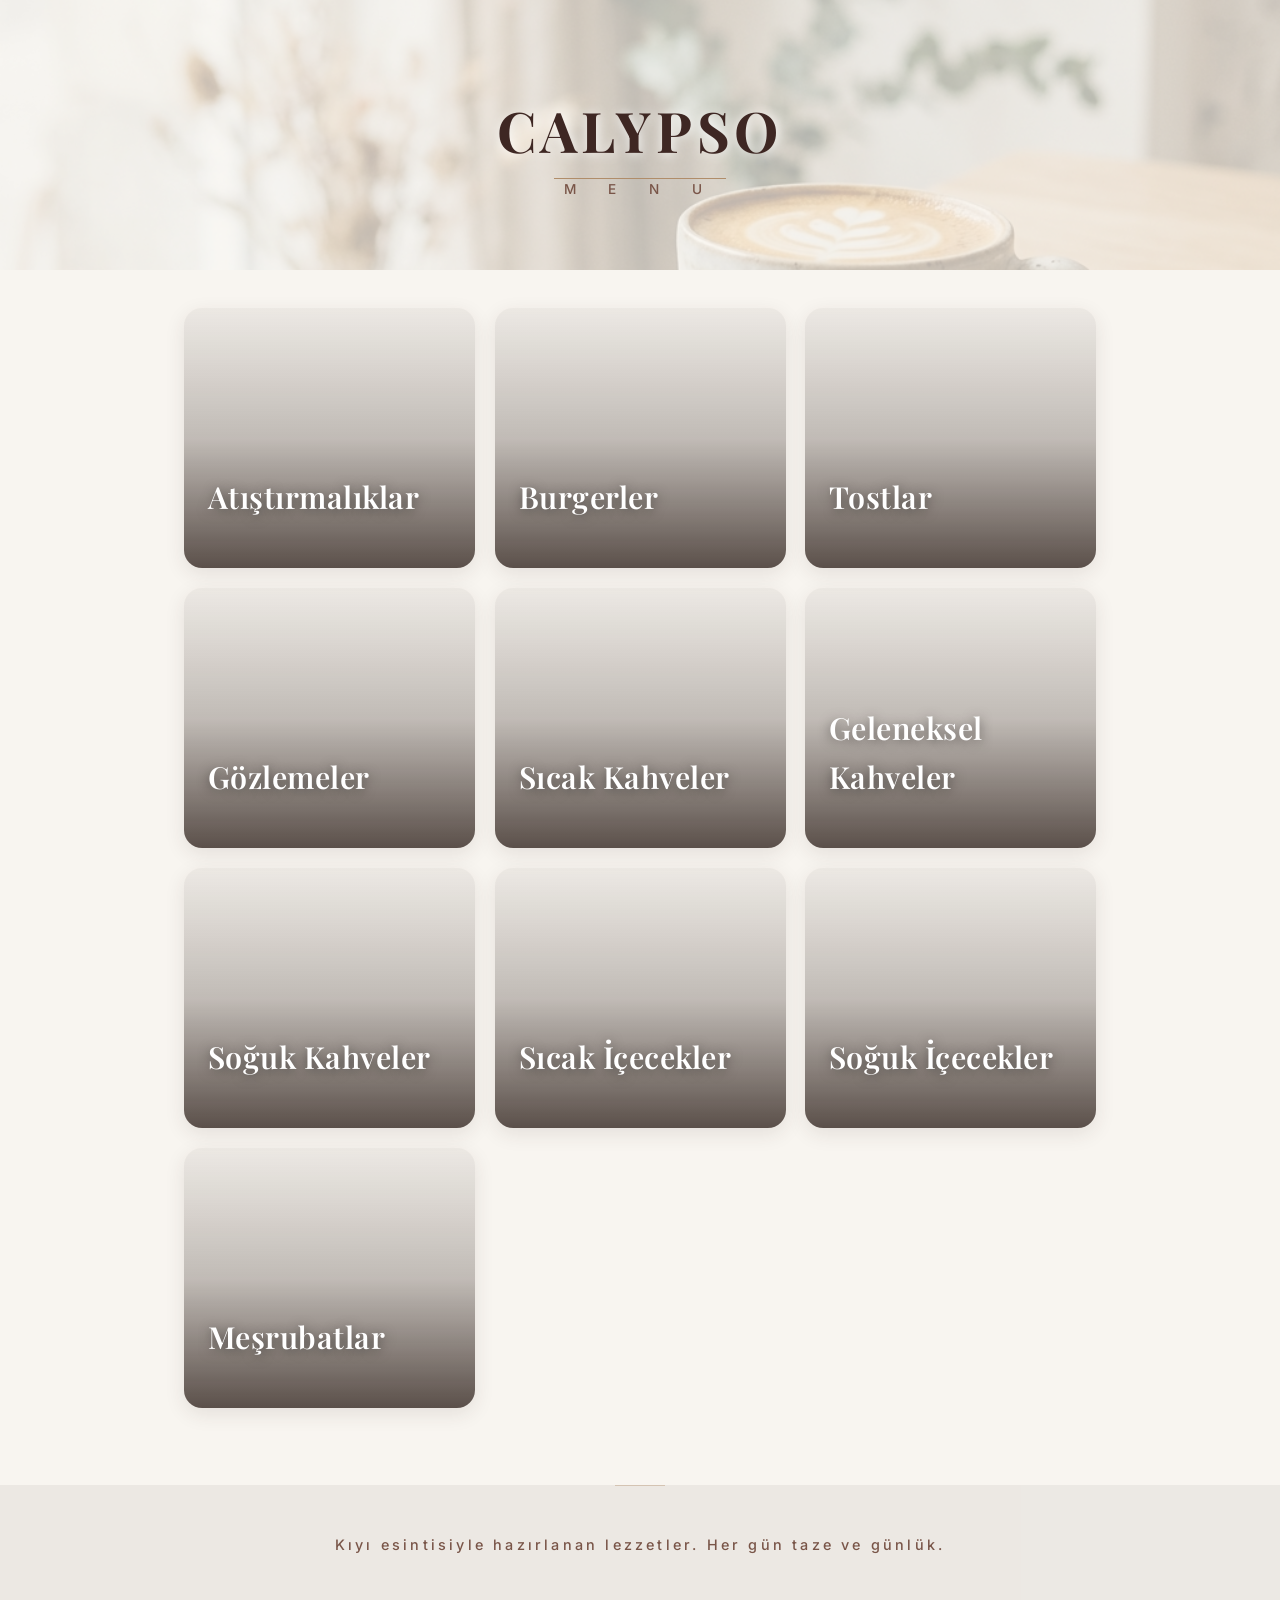
==== commit 0aef59eb: "bestcommit5" ====
--- a/index.html
+++ b/index.html
@@ -7,7 +7,7 @@
     <link rel="preconnect" href="https://fonts.googleapis.com">
     <link rel="preconnect" href="https://fonts.gstatic.com" crossorigin>
     <link href="https://fonts.googleapis.com/css2?family=Playfair+Display:ital,wght@0,400;0,600;0,700;1,400&family=Inter:wght@300;400;500;600&display=swap" rel="stylesheet">
-    <link rel="stylesheet" href="styles.css?v=3">
+    <link rel="stylesheet" href="styles.css?v=4">
 </head>
 <body>
 
@@ -23,7 +23,7 @@
     <!-- Header Section -->
     <header class="header">
         <div class="header-bg"></div>
-        <div class="logo-container reveal">
+        <div class="logo-container">
             <h1 class="logo" id="restaurant-name">CALYPSO</h1>
             <div class="logo-subtitle">M E N U</div>
         </div>
@@ -36,19 +36,16 @@
 
     <!-- Category Detail Menu Container -->
     <main class="menu-container" id="menu-container" style="display: none;">
-        <!-- Categories and Items will be injected here by script.js -->
+        <!-- populated via js -->
     </main>
 
     <!-- Footer -->
     <footer class="footer reveal">
         <p id="footer-text">AFİYET OLSUN</p>
-        <!-- <div class="admin-link">
-            <a href="admin.html">Yönetim Paneli</a>
-        </div> -->
     </footer>
 
     <!-- Scripts -->
-    <script src="data.js?v=3"></script>
-    <script src="script.js?v=3"></script>
+    <script src="data.js?v=4"></script>
+    <script src="script.js?v=4"></script>
 </body>
-</html>
+</html>
--- a/styles.css
+++ b/styles.css
@@ -1,19 +1,31 @@
 :root {
-    --bg-color: #F8F5F0; /* Bone white / off-white */
+    --bg-color: #F8F5F0;
     --surface-color: #FFFFFF;
-    --text-primary: #3E2723; /* Dark coffee brown */
-    --text-secondary: #795548; /* Medium coffee brown */
-    --accent-color: #B08D6A; /* Sweet caramel/latte */
+    --text-primary: #3E2723;
+    --text-secondary: #795548;
+    --accent-color: #B08D6A;
+    --accent-light: #D4B896;
+    --accent-dark: #8B6914;
     --border-color: rgba(121, 85, 72, 0.15);
     --font-heading: 'Playfair Display', serif;
     --font-body: 'Inter', sans-serif;
     --transition: all 0.4s cubic-bezier(0.25, 0.46, 0.45, 0.94);
-}
-
-* {
+    --transition-fast: all 0.2s cubic-bezier(0.25, 0.46, 0.45, 0.94);
+    --transition-spring: all 0.5s cubic-bezier(0.34, 1.56, 0.64, 1);
+    --shadow-sm: 0 2px 8px rgba(62, 39, 35, 0.06);
+    --shadow-md: 0 6px 20px rgba(62, 39, 35, 0.1);
+    --shadow-lg: 0 16px 40px rgba(62, 39, 35, 0.14);
+    --shadow-xl: 0 24px 60px rgba(62, 39, 35, 0.18);
+}
+
+*, *::before, *::after {
     margin: 0;
     padding: 0;
     box-sizing: border-box;
+}
+
+html {
+    scroll-behavior: smooth;
 }
 
 body {
@@ -21,11 +33,14 @@
     color: var(--text-primary);
     font-family: var(--font-body);
     -webkit-font-smoothing: antialiased;
+    -moz-osx-font-smoothing: grayscale;
     line-height: 1.6;
     overflow-x: hidden;
 }
 
-/* --- SPLASH SCREEN --- */
+/* ==============================
+   SPLASH SCREEN
+============================== */
 .splash-screen {
     position: fixed;
     top: 0; left: 0; width: 100%; height: 100vh;
@@ -34,47 +49,61 @@
     display: flex;
     justify-content: center;
     align-items: center;
-    transition: opacity 1s ease-out, visibility 1s;
+    transition: opacity 1.2s cubic-bezier(0.77, 0, 0.18, 1), visibility 1.2s;
 }
 
 .splash-content {
     text-align: center;
-    animation: pulse 2s infinite ease-in-out;
+    animation: splashEntrance 0.8s cubic-bezier(0.34, 1.56, 0.64, 1) both;
+}
+
+@keyframes splashEntrance {
+    from { opacity: 0; transform: translateY(24px) scale(0.95); }
+    to { opacity: 1; transform: translateY(0) scale(1); }
 }
 
 .splash-logo {
     font-family: var(--font-heading);
-    font-size: 4rem;
+    font-size: clamp(3rem, 8vw, 5rem);
     font-weight: 700;
-    letter-spacing: 0.3rem;
-    color: var(--text-primary);
+    letter-spacing: 0.35rem;
     margin-bottom: 0.5rem;
-    background: linear-gradient(to right, #3E2723, #B08D6A);
+    background: linear-gradient(135deg, #3E2723 0%, #B08D6A 50%, #3E2723 100%);
+    background-size: 200% 100%;
     -webkit-background-clip: text;
     -webkit-text-fill-color: transparent;
+    background-clip: text;
+    animation: shimmer 3s ease-in-out infinite;
+}
+
+@keyframes shimmer {
+    0%, 100% { background-position: 0% 50%; }
+    50% { background-position: 100% 50%; }
 }
 
 .splash-subtitle {
-    font-size: 1rem;
-    letter-spacing: 0.5rem;
+    font-size: 0.85rem;
+    letter-spacing: 0.6rem;
     color: var(--accent-color);
-    margin-bottom: 2rem;
+    margin-bottom: 2.5rem;
+    animation: fadeInUp 0.6s 0.3s both ease-out;
 }
 
 .loader {
-    width: 40px;
-    height: 40px;
+    width: 36px;
+    height: 36px;
     border: 2px solid var(--border-color);
     border-top-color: var(--accent-color);
     border-radius: 50%;
     margin: 0 auto;
-    animation: spin 1s linear infinite;
+    animation: spin 0.9s linear infinite;
 }
 
 @keyframes spin { 100% { transform: rotate(360deg); } }
-@keyframes pulse { 
-    0%, 100% { transform: scale(1); } 
-    50% { transform: scale(1.02); } 
+
+@keyframes fadeInUp {
+    from { opacity: 0; transform: translateY(12px); }
+    to { opacity: 1; transform: translateY(0); }
 }
 
 body.loaded .splash-screen {
@@ -83,13 +112,15 @@
     pointer-events: none;
 }
 
-/* --- HEADER --- */
+/* ==============================
+   HEADER
+============================== */
 .header {
     position: relative;
     text-align: center;
-    padding: 3rem 1rem 2rem; /* Reduced padding */
+    padding: clamp(2.5rem, 5vw, 4rem) 1rem clamp(2rem, 4vw, 3rem);
     overflow: hidden;
-    min-height: 250px;
+    min-height: clamp(200px, 30vh, 280px);
     display: flex;
     flex-direction: column;
     justify-content: center;
@@ -100,135 +131,290 @@
     top: 0; left: 0; width: 100%; height: 100%;
     background: url('header-bg.png') center/cover no-repeat;
     z-index: 0;
+    transform: scale(1.05);
+    transition: transform 8s ease-out;
+}
+
+body.loaded .header-bg {
+    transform: scale(1);
 }
 
 .header-bg::after {
     content: '';
     position: absolute;
     top: 0; left: 0; width: 100%; height: 100%;
-    background: rgba(248, 245, 240, 0.7); /* Bone white overlay */
+    background: rgba(248, 245, 240, 0.72);
 }
 
 .logo-container {
     position: relative;
     z-index: 2;
+    opacity: 0;
+    transform: translateY(20px);
+    transition: opacity 0.9s 0.5s ease-out, transform 0.9s 0.5s cubic-bezier(0.34, 1.3, 0.64, 1);
+}
+
+body.loaded .logo-container {
+    opacity: 1;
+    transform: translateY(0);
 }
 
 .logo {
     font-family: var(--font-heading);
-    font-size: 3rem; /* Slightly smaller */
+    font-size: clamp(2.4rem, 6vw, 3.5rem);
     font-weight: 700;
-    letter-spacing: 0.25rem;
-    margin-bottom: 0.2rem;
+    letter-spacing: 0.3rem;
+    margin-bottom: 0.3rem;
     color: var(--text-primary);
-    text-shadow: 1px 1px 10px rgba(255,255,255,0.9);
+    text-shadow: 1px 1px 12px rgba(255,255,255,0.95);
+    position: relative;
+    display: inline-block;
+}
+
+.logo::after {
+    content: '';
+    position: absolute;
+    bottom: -4px;
+    left: 50%;
+    width: 0;
+    height: 1px;
+    background: var(--accent-color);
+    transform: translateX(-50%);
+    transition: width 0.8s 1.2s cubic-bezier(0.25, 0.46, 0.45, 0.94);
+}
+
+body.loaded .logo::after {
+    width: 60%;
 }
 
 .logo-subtitle {
-    font-size: 0.95rem;
-    letter-spacing: 0.8rem;
+    font-size: 0.85rem;
+    letter-spacing: 0.9rem;
     color: var(--text-secondary);
     text-transform: uppercase;
-    font-weight: 600;
-}
-
-/* --- CATEGORIES GRID --- */
+    font-weight: 500;
+    opacity: 0;
+    transform: translateY(8px);
+    transition: opacity 0.7s 0.9s ease-out, transform 0.7s 0.9s ease-out;
+}
+
+body.loaded .logo-subtitle {
+    opacity: 1;
+    transform: translateY(0);
+}
+
+/* ==============================
+   CATEGORIES GRID
+============================== */
 .categories-grid {
     display: grid;
-    grid-template-columns: repeat(auto-fit, minmax(300px, 1fr));
-    gap: 1.5rem;
-    max-width: 900px;
+    grid-template-columns: repeat(auto-fit, minmax(280px, 1fr));
+    gap: 1.25rem;
+    max-width: 960px;
     margin: 0 auto;
-    padding: 2rem 1.5rem 4rem;
+    padding: clamp(1.5rem, 3vw, 2.5rem) clamp(1rem, 3vw, 1.5rem) clamp(3rem, 6vw, 5rem);
 }
 
 .category-card {
     position: relative;
-    height: 250px;
-    border-radius: 16px;
+    height: clamp(200px, 28vw, 260px);
+    border-radius: 18px;
     overflow: hidden;
     cursor: pointer;
     background-size: cover;
     background-position: center;
-    box-shadow: 0 4px 15px rgba(0,0,0,0.08);
-    transition: var(--transition);
-}
+    box-shadow: var(--shadow-md);
+    transition: transform 0.5s cubic-bezier(0.34, 1.3, 0.64, 1),
+                box-shadow 0.4s ease;
+    opacity: 0;
+    transform: translateY(28px) scale(0.97);
+    animation: cardReveal 0.6s cubic-bezier(0.34, 1.2, 0.64, 1) forwards;
+    will-change: transform;
+}
+
+@keyframes cardReveal {
+    to { opacity: 1; transform: translateY(0) scale(1); }
+}
+
+.category-card:nth-child(1) { animation-delay: 0.05s; }
+.category-card:nth-child(2) { animation-delay: 0.12s; }
+.category-card:nth-child(3) { animation-delay: 0.19s; }
+.category-card:nth-child(4) { animation-delay: 0.26s; }
+.category-card:nth-child(5) { animation-delay: 0.33s; }
+.category-card:nth-child(6) { animation-delay: 0.40s; }
+.category-card:nth-child(7) { animation-delay: 0.47s; }
+.category-card:nth-child(8) { animation-delay: 0.54s; }
 
 .category-card:hover {
-    transform: translateY(-5px);
-    box-shadow: 0 10px 25px rgba(0,0,0,0.15);
+    transform: translateY(-8px) scale(1.02);
+    box-shadow: var(--shadow-xl);
+}
+
+.category-card:active {
+    transform: translateY(-3px) scale(0.99);
+    box-shadow: var(--shadow-md);
+    transition: transform 0.12s ease, box-shadow 0.12s ease;
+}
+
+.category-card-bg {
+    position: absolute;
+    inset: 0;
+    background-size: cover;
+    background-position: center;
+    transition: transform 0.7s cubic-bezier(0.25, 0.46, 0.45, 0.94);
+}
+
+.category-card:hover .category-card-bg {
+    transform: scale(1.08);
 }
 
 .category-card-overlay {
     position: absolute;
-    top: 0; left: 0; width: 100%; height: 100%;
-    background: rgba(0,0,0,0.4); 
+    inset: 0;
+    background: linear-gradient(
+        to top,
+        rgba(30, 16, 10, 0.72) 0%,
+        rgba(30, 16, 10, 0.25) 50%,
+        rgba(30, 16, 10, 0.05) 100%
+    );
     display: flex;
-    justify-content: center;
-    align-items: center;
-    transition: background 0.3s ease;
+    flex-direction: column;
+    justify-content: flex-end;
+    align-items: flex-start;
+    padding: 1.5rem;
+    transition: background 0.4s ease;
 }
 
 .category-card:hover .category-card-overlay {
-    background: rgba(0,0,0,0.3);
+    background: linear-gradient(
+        to top,
+        rgba(30, 16, 10, 0.60) 0%,
+        rgba(30, 16, 10, 0.18) 50%,
+        rgba(30, 16, 10, 0.02) 100%
+    );
 }
 
 .category-card-title {
     color: #FFFFFF;
     font-family: var(--font-heading);
-    font-size: 2rem;
-    font-weight: 700;
-    text-shadow: 1px 1px 8px rgba(0,0,0,0.6);
-    letter-spacing: 0.05rem;
-    text-align: center;
-    padding: 0 1rem;
-}
-
-/* --- BACK BUTTON --- */
+    font-size: clamp(1.4rem, 3vw, 1.9rem);
+    font-weight: 600;
+    text-shadow: 0 2px 12px rgba(0,0,0,0.5);
+    letter-spacing: 0.03rem;
+    transform: translateY(4px);
+    transition: transform 0.4s cubic-bezier(0.34, 1.3, 0.64, 1);
+}
+
+.category-card:hover .category-card-title {
+    transform: translateY(-3px);
+}
+
+.category-card-arrow {
+    display: inline-block;
+    color: var(--accent-light);
+    font-size: 0.85rem;
+    letter-spacing: 0.1rem;
+    margin-top: 0.3rem;
+    opacity: 0;
+    transform: translateX(-8px);
+    transition: opacity 0.35s ease, transform 0.4s cubic-bezier(0.34, 1.3, 0.64, 1);
+}
+
+.category-card:hover .category-card-arrow {
+    opacity: 1;
+    transform: translateX(0);
+}
+
+/* ==============================
+   BACK BUTTON
+============================== */
 .back-btn-container {
     margin-bottom: 2rem;
 }
 
 .back-btn {
     background: var(--surface-color);
-    border: none;
+    border: 1px solid var(--border-color);
     color: var(--text-primary);
     font-family: var(--font-body);
-    font-size: 1rem;
+    font-size: 0.9rem;
     font-weight: 600;
-    padding: 0.8rem 1.5rem;
-    border-radius: 30px;
+    padding: 0.75rem 1.4rem 0.75rem 1.1rem;
+    border-radius: 50px;
     cursor: pointer;
-    box-shadow: 0 3px 10px rgba(0,0,0,0.05);
-    transition: var(--transition);
-}
+    box-shadow: var(--shadow-sm);
+    transition: var(--transition-spring);
+    display: inline-flex;
+    align-items: center;
+    gap: 0.5rem;
+    position: relative;
+    overflow: hidden;
+}
+
+.back-btn::before {
+    content: '';
+    position: absolute;
+    inset: 0;
+    background: var(--accent-color);
+    border-radius: inherit;
+    transform: scaleX(0);
+    transform-origin: right;
+    transition: transform 0.4s cubic-bezier(0.77, 0, 0.18, 1);
+    z-index: 0;
+}
+
+.back-btn:hover::before {
+    transform: scaleX(1);
+    transform-origin: left;
+}
+
+.back-btn span {
+    position: relative;
+    z-index: 1;
+    transition: color 0.3s ease;
+}
+
+.back-btn:hover span {
+    color: #fff;
+}
+
 .back-btn:hover {
-    background: var(--accent-color);
-    color: #FFF;
-}
-
-/* --- MAIN CONTAINER --- */
+    box-shadow: var(--shadow-md);
+    transform: translateX(-3px);
+    border-color: var(--accent-color);
+}
+
+.back-btn:active {
+    transform: translateX(-1px) scale(0.97);
+}
+
+/* ==============================
+   MENU CONTAINER
+============================== */
 .menu-container {
     max-width: 800px;
     margin: 0 auto;
-    padding: 2rem 1.5rem 6rem;
-}
-
-/* --- CATEGORIES --- */
-.category {
-    margin-bottom: 4.5rem;
-    scroll-margin-top: 85px; /* Offset for sticky header */
-}
-
+    padding: clamp(1.5rem, 3vw, 2rem) clamp(1rem, 3vw, 1.5rem) clamp(4rem, 8vw, 7rem);
+    animation: containerEnter 0.5s cubic-bezier(0.34, 1.2, 0.64, 1) both;
+}
+
+@keyframes containerEnter {
+    from { opacity: 0; transform: translateX(20px); }
+    to { opacity: 1; transform: translateX(0); }
+}
+
+/* ==============================
+   CATEGORY TITLE
+============================== */
 .category-title {
     font-family: var(--font-heading);
-    font-size: 2.5rem;
+    font-size: clamp(2rem, 5vw, 2.6rem);
     font-weight: 600;
     color: var(--text-primary);
     margin-bottom: 2rem;
     padding-bottom: 1rem;
     position: relative;
-    letter-spacing: 0.05rem;
+    letter-spacing: 0.04rem;
     display: inline-block;
 }
 
@@ -237,16 +423,23 @@
     position: absolute;
     bottom: 0;
     left: 0;
-    width: 60px;
+    width: 0;
     height: 2px;
-    background: var(--accent-color);
-}
-
-/* --- MENU ITEMS --- */
+    background: linear-gradient(to right, var(--accent-color), transparent);
+    animation: lineExpand 0.8s 0.2s cubic-bezier(0.25, 0.46, 0.45, 0.94) forwards;
+}
+
+@keyframes lineExpand {
+    to { width: 70px; }
+}
+
+/* ==============================
+   MENU ITEMS
+============================== */
 .menu-item-wrapper {
     opacity: 0;
-    transform: translateY(30px);
-    transition: opacity 0.8s ease, transform 0.8s ease;
+    transform: translateY(24px);
+    transition: opacity 0.65s ease, transform 0.65s cubic-bezier(0.34, 1.2, 0.64, 1);
 }
 
 .menu-item-wrapper.visible {
@@ -258,92 +451,143 @@
     display: flex;
     justify-content: space-between;
     align-items: center;
-    padding: 1.5rem;
+    padding: clamp(1.1rem, 2.5vw, 1.5rem);
     background: var(--surface-color);
-    border: none;
-    box-shadow: 0 4px 15px rgba(0,0,0,0.05);
-    border-radius: 16px;
-    margin-bottom: 1.5rem;
-    gap: 1.5rem;
-    transition: var(--transition);
+    border: 1px solid transparent;
+    box-shadow: var(--shadow-sm);
+    border-radius: 18px;
+    margin-bottom: 1.1rem;
+    gap: 1.25rem;
+    transition: transform 0.45s cubic-bezier(0.34, 1.3, 0.64, 1),
+                box-shadow 0.4s ease,
+                border-color 0.3s ease;
+    cursor: default;
+    position: relative;
+    overflow: hidden;
+}
+
+.menu-item::before {
+    content: '';
+    position: absolute;
+    left: 0;
+    top: 0;
+    bottom: 0;
+    width: 3px;
+    background: var(--accent-color);
+    transform: scaleY(0);
+    transform-origin: bottom;
+    transition: transform 0.4s cubic-bezier(0.34, 1.3, 0.64, 1);
+    border-radius: 0 2px 2px 0;
 }
 
 .menu-item:hover {
-    transform: translateY(-5px);
-    box-shadow: 0 10px 25px rgba(0,0,0,0.1);
+    transform: translateY(-5px) translateX(2px);
+    box-shadow: var(--shadow-lg);
+    border-color: rgba(176, 141, 106, 0.2);
+}
+
+.menu-item:hover::before {
+    transform: scaleY(1);
 }
 
 .item-content {
     flex: 1;
+    min-width: 0;
 }
 
 .item-header {
     display: flex;
     justify-content: space-between;
     align-items: baseline;
-    margin-bottom: 0.5rem;
+    gap: 0.75rem;
+    margin-bottom: 0.4rem;
 }
 
 .item-name {
     font-family: var(--font-heading);
-    font-size: 1.3rem;
+    font-size: clamp(1.05rem, 2.5vw, 1.25rem);
     font-weight: 600;
     color: var(--text-primary);
-    letter-spacing: 0.05rem;
+    letter-spacing: 0.03rem;
+    transition: color 0.25s ease;
+    white-space: nowrap;
+    overflow: hidden;
+    text-overflow: ellipsis;
+    flex-shrink: 1;
+    min-width: 0;
+}
+
+.menu-item:hover .item-name {
+    color: var(--accent-dark);
 }
 
 .item-line {
     flex: 1;
     border-bottom: 1px dashed var(--border-color);
-    margin: 0 1rem;
-    position: relative;
-    top: -5px;
-    opacity: 0.6;
+    position: relative;
+    top: -4px;
+    opacity: 0.5;
+    min-width: 20px;
+    transition: opacity 0.3s ease;
+}
+
+.menu-item:hover .item-line {
+    opacity: 0.8;
 }
 
 .item-price {
     font-family: var(--font-body);
     font-weight: 600;
-    font-size: 1.15rem;
+    font-size: clamp(1rem, 2.2vw, 1.15rem);
     color: var(--accent-color);
     white-space: nowrap;
+    flex-shrink: 0;
+    transition: transform 0.35s cubic-bezier(0.34, 1.5, 0.64, 1), color 0.25s ease;
+}
+
+.menu-item:hover .item-price {
+    transform: scale(1.08);
+    color: var(--accent-dark);
 }
 
 .item-description {
-    font-size: 0.95rem;
+    font-size: clamp(0.82rem, 1.8vw, 0.92rem);
     color: var(--text-secondary);
     font-weight: 300;
-    line-height: 1.5;
-}
-
-.image-container {
-    width: 90px;
-    height: 90px;
-    flex-shrink: 0;
-    border-radius: 12px;
-    overflow: hidden;
-    position: relative;
-}
-
-.item-image {
-    width: 100%;
-    height: 100%;
-    object-fit: cover;
-    transition: var(--transition);
-}
-
-.menu-item:hover .item-image {
-    transform: scale(1.1);
-}
-
-/* --- FOOTER --- */
+    line-height: 1.55;
+    margin-top: 0.2rem;
+}
+
+/* ==============================
+   FOOTER
+============================== */
 .footer {
     text-align: center;
     padding: 3rem 1rem;
-    background: rgba(0,0,0,0.2);
-    font-size: 0.95rem;
+    background: rgba(62, 39, 35, 0.06);
+    font-size: 0.9rem;
     color: var(--text-secondary);
-    letter-spacing: 0.15rem;
+    letter-spacing: 0.2rem;
+    font-weight: 500;
+    position: relative;
+    overflow: hidden;
+}
+
+.footer::before {
+    content: '';
+    position: absolute;
+    top: 0;
+    left: 50%;
+    transform: translateX(-50%);
+    width: 50px;
+    height: 1px;
+    background: var(--accent-color);
+    opacity: 0.4;
+}
+
+.footer p {
+    position: relative;
+    z-index: 1;
 }
 
 .admin-link {
@@ -354,7 +598,7 @@
     color: var(--text-secondary);
     text-decoration: none;
     font-size: 0.8rem;
-    opacity: 0.5;
+    opacity: 0.45;
     transition: var(--transition);
 }
 
@@ -363,13 +607,103 @@
     color: var(--accent-color);
 }
 
-/* --- RESPONSIVE --- */
+/* ==============================
+   SCROLL REVEAL (header elements)
+============================== */
+.reveal {
+    opacity: 0;
+    transform: translateY(20px);
+    transition: opacity 0.8s ease, transform 0.8s cubic-bezier(0.34, 1.2, 0.64, 1);
+}
+
+.reveal.visible {
+    opacity: 1;
+    transform: translateY(0);
+}
+
+/* ==============================
+   RESPONSIVE
+============================== */
 @media (max-width: 600px) {
-    .logo {
-        font-size: 2.8rem;
-    }
-    
-    .category-title {
-        font-size: 2rem;
-    }
-}
+    .categories-grid {
+        grid-template-columns: repeat(auto-fit, minmax(240px, 1fr));
+        gap: 1rem;
+    }
+
+    .category-card {
+        height: 190px;
+        border-radius: 14px;
+    }
+
+    .menu-item {
+        border-radius: 14px;
+    }
+
+    .category-card-overlay {
+        padding: 1.1rem;
+    }
+}
+
+@media (max-width: 380px) {
+    .categories-grid {
+        grid-template-columns: 1fr;
+    }
+
+    .category-card {
+        height: 170px;
+    }
+}
+
+@media (min-width: 900px) {
+    .categories-grid {
+        grid-template-columns: repeat(3, 1fr);
+    }
+
+    .categories-grid .category-card:only-child {
+        grid-column: 1 / -1;
+    }
+
+    .categories-grid .category-card:nth-child(4):last-child,
+    .categories-grid .category-card:nth-child(4n):last-child {
+        grid-column: span 1;
+    }
+}
+
+/* ==============================
+   TOUCH DEVICE OPTIMIZATIONS
+============================== */
+@media (hover: none) {
+    .category-card:hover {
+        transform: none;
+        box-shadow: var(--shadow-md);
+    }
+
+    .category-card:active {
+        transform: scale(0.97);
+        box-shadow: var(--shadow-sm);
+    }
+
+    .menu-item:hover {
+        transform: none;
+        box-shadow: var(--shadow-sm);
+    }
+
+    .category-card-title {
+        transform: none;
+    }
+
+    .category-card-arrow {
+        opacity: 1;
+        transform: none;
+    }
+}
+
+/* ==============================
+   REDUCED MOTION
+============================== */
+@media (prefers-reduced-motion: reduce) {
+    *, *::before, *::after {
+        animation-duration: 0.01ms !important;
+        transition-duration: 0.2s !important;
+    }
+}
